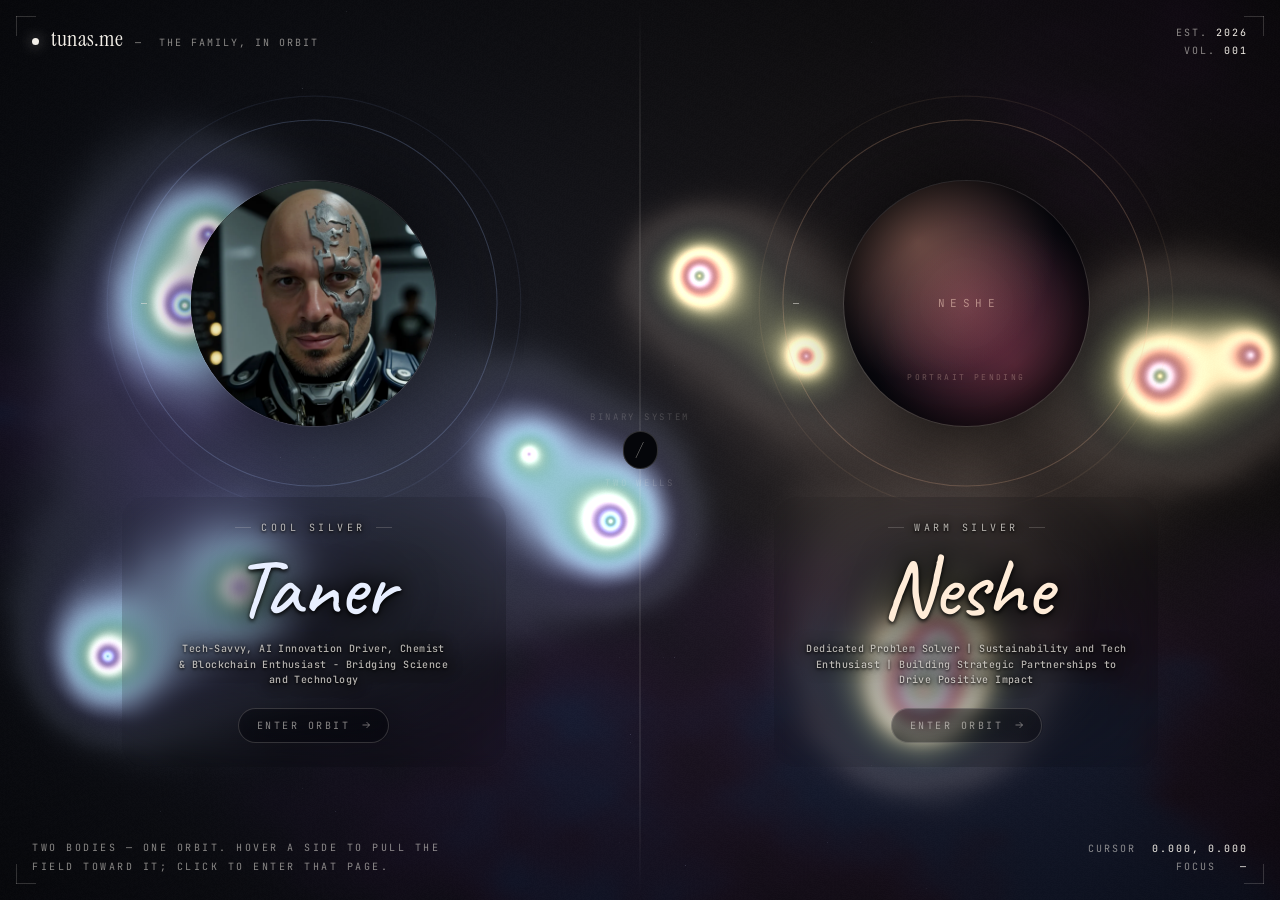
==== index.html @ 99045e9e "feat: add touch focus interaction on landing page First tap on a half activates the hover/focus styl" ====
<!DOCTYPE html>
<html lang="en">
<head>
<meta charset="utf-8">
<meta name="viewport" content="width=device-width, initial-scale=1">
<title>tunas.me — choose</title>
<style>
  @import url('https://fonts.googleapis.com/css2?family=Caveat:wght@400;600;700&family=Instrument+Serif:ital@0;1&family=JetBrains+Mono:wght@400;500&display=swap');

  :root {
    --bg: #05060a;
    --fg: #f3efe8;
    --fg-dim: rgba(243, 239, 232, 0.55);
    --fg-faint: rgba(243, 239, 232, 0.18);
    --mono: 'JetBrains Mono', ui-monospace, monospace;
    --serif: 'Instrument Serif', 'Times New Roman', serif;
    --cool: #a8c3ff;
    --warm: #ffc49a;
  }

  * { box-sizing: border-box; }
  html, body { margin:0; min-height:100%; background:var(--bg); color:var(--fg);
    font-family: var(--mono); font-size: 13px; -webkit-font-smoothing: antialiased; }
  body { overflow-x: hidden; overflow-y: auto; }

  #shader-canvas {
    position: fixed; inset: 0;
    width: 100%; height: 100%;
    z-index: 0;
  }

  .stage { position: fixed; inset: 0; z-index: 1; }

  .top {
    position: fixed; top: 0; left: 0; right: 0;
    padding: 24px 32px;
    display: flex; justify-content: space-between; align-items: flex-start;
    z-index: 20; pointer-events: none;
  }
  .brand {
    display: flex; align-items: baseline; gap: 12px;
    pointer-events: auto;
  }
  .brand-mark {
    width: 7px; height: 7px; border-radius: 50%;
    background: var(--fg);
    box-shadow: 0 0 14px rgba(243, 239, 232, 0.6);
    transform: translateY(-1px);
  }
  .brand-name {
    font-family: var(--serif); font-size: 22px;
    letter-spacing: 0.01em;
  }
  .brand-meta {
    color: var(--fg-dim); font-size: 10px;
    text-transform: uppercase; letter-spacing: 0.2em;
  }

  .top-right {
    text-align: right; font-size: 10px;
    text-transform: uppercase; letter-spacing: 0.2em;
    color: var(--fg-dim); line-height: 1.8;
  }
  .top-right .val { color: var(--fg); }

  .composition {
    position: fixed; inset: 0;
    display: grid;
    grid-template-columns: 1fr 1fr;
    z-index: 5;
  }

  .half {
    position: relative;
    display: flex; flex-direction: column; align-items: center; justify-content: center;
    gap: 24px;
    cursor: pointer;
    color: inherit;
    text-decoration: none;
    -webkit-text-decoration: none;
    transition: transform 700ms cubic-bezier(.2,.8,.2,1);
  }
  .half.L { padding-right: 2%; }
  .half.R { padding-left: 2%; }

  .orbit {
    position: relative;
    width: min(32vw, 340px);
    aspect-ratio: 1;
    display: flex; align-items: center; justify-content: center;
  }
  .orbit::before,
  .orbit::after {
    content: '';
    position: absolute; inset: 0;
    border-radius: 50%;
    border: 1px solid var(--fg-faint);
    pointer-events: none;
  }
  .orbit::before { transform: scale(1.08); border-color: rgba(243,239,232, 0.12); }
  .orbit::after  { transform: scale(1.22); border-color: rgba(243,239,232, 0.06); }

  .half.L .orbit::before { border-color: rgba(168, 195, 255, 0.22); }
  .half.L .orbit::after  { border-color: rgba(168, 195, 255, 0.08); }
  .half.R .orbit::before { border-color: rgba(255, 196, 154, 0.22); }
  .half.R .orbit::after  { border-color: rgba(255, 196, 154, 0.08); }

  .orbit .tick {
    position: absolute; width: 6px; height: 1px;
    background: var(--fg-dim);
    top: 50%; left: -3px;
    animation: spin 22s linear infinite;
    transform-origin: calc(50% + 3px) 50%;
  }
  .half.R .orbit .tick { animation-direction: reverse; animation-duration: 28s; }
  @keyframes spin { to { transform: rotate(360deg); } }

  .portrait {
    position: relative;
    width: 72%; aspect-ratio: 1;
    border-radius: 50%;
    overflow: hidden;
    background: #0a0a12;
    box-shadow:
      0 0 0 1px rgba(243, 239, 232, 0.12),
      0 0 80px rgba(0, 0, 0, 0.6),
      inset 0 0 60px rgba(0, 0, 0, 0.8);
    transition: transform 700ms cubic-bezier(.2,.8,.2,1), box-shadow 700ms ease;
    z-index: 2;
  }
  .portrait img {
    width: 100%; height: 100%; object-fit: cover;
    filter: contrast(1.05) saturate(0.92) brightness(0.92);
    transition: filter 700ms ease, transform 12s linear;
  }

  .portrait.placeholder {
    background:
      radial-gradient(circle at 30% 25%, rgba(255, 180, 140, 0.35), transparent 55%),
      radial-gradient(circle at 70% 75%, rgba(255, 100, 130, 0.25), transparent 55%),
      radial-gradient(circle at 50% 50%, rgba(80, 40, 60, 0.8), #0a0a12 70%);
    display: flex; align-items: center; justify-content: center;
  }
  .portrait.placeholder::after {
    content: 'NESHE';
    font-family: var(--mono);
    font-size: 11px;
    letter-spacing: 0.5em;
    color: rgba(255, 220, 200, 0.5);
    text-transform: uppercase;
    padding-left: 0.5em;
  }
  .portrait.placeholder::before {
    content: 'PORTRAIT PENDING';
    position: absolute; bottom: 18%;
    font-family: var(--mono);
    font-size: 8px;
    letter-spacing: 0.3em;
    color: rgba(255, 220, 200, 0.3);
    text-transform: uppercase;
  }

  .portrait-glow {
    position: absolute;
    width: 120%; height: 120%;
    border-radius: 50%;
    filter: blur(40px);
    opacity: 0;
    transition: opacity 600ms ease;
    z-index: 0;
  }
  .half.L .portrait-glow { background: radial-gradient(circle, rgba(168, 195, 255, 0.55), transparent 60%); }
  .half.R .portrait-glow { background: radial-gradient(circle, rgba(255, 196, 154, 0.55), transparent 60%); }

  .half:hover .portrait-glow,
  .half.is-focused .portrait-glow { opacity: 1; }
  .half:hover .portrait,
  .half.is-focused .portrait { transform: scale(1.04); box-shadow: 0 0 0 1px rgba(243,239,232,0.2), 0 0 120px rgba(0,0,0,0.8); }
  .half:hover .portrait img,
  .half.is-focused .portrait img { filter: contrast(1.1) saturate(1.05) brightness(1); transform: scale(1.06); }

  .name-block {
    display: flex; flex-direction: column; align-items: center;
    gap: 14px; z-index: 3; position: relative;
    padding: 24px 32px;
    border-radius: 24px;
    background: radial-gradient(ellipse at center, rgba(5, 6, 10, 0.55) 0%, rgba(5, 6, 10, 0.25) 60%, transparent 100%);
    backdrop-filter: blur(6px);
    -webkit-backdrop-filter: blur(6px);
  }
  .name-eyebrow {
    font-size: 10px;
    text-transform: uppercase;
    letter-spacing: 0.35em;
    color: rgba(243, 239, 232, 0.75);
    text-shadow: 0 0 8px rgba(0, 0, 0, 1), 0 1px 3px rgba(0, 0, 0, 1);
    display: flex; align-items: center; gap: 10px;
  }
  .name-eyebrow::before,
  .name-eyebrow::after {
    content: '';
    width: 16px; height: 1px;
    background: var(--fg-faint);
  }
  .name {
    font-family: 'Caveat', cursive;
    font-size: clamp(56px, 6.5vw, 104px);
    line-height: 0.95;
    letter-spacing: -0.01em;
    margin: 0;
    font-weight: 500;
    font-style: normal;
    white-space: nowrap;
    text-decoration: none;
    text-shadow:
      0 0 18px rgba(0, 0, 0, 0.9),
      0 0 40px rgba(0, 0, 0, 0.7),
      0 2px 4px rgba(0, 0, 0, 1);
  }
  .half.L .name { color: #e8efff; }
  .half.R .name { color: #ffecd8; }

  .role {
    font-family: var(--mono);
    font-size: 10px;
    text-transform: none;
    letter-spacing: 0.04em;
    line-height: 1.55;
    color: rgba(243, 239, 232, 0.75);
    text-align: center;
    max-width: 320px;
    background: transparent;
    text-shadow:
      0 0 8px rgba(0, 0, 0, 1),
      0 0 16px rgba(0, 0, 0, 0.85),
      0 1px 3px rgba(0, 0, 0, 1);
    font-weight: 500;
    text-wrap: pretty;
  }

  .enter {
    margin-top: 6px;
    display: flex; align-items: center; gap: 10px;
    font-family: var(--mono);
    font-size: 10px;
    text-transform: uppercase;
    letter-spacing: 0.25em;
    color: var(--fg-dim);
    border: 1px solid var(--fg-faint);
    padding: 10px 16px 10px 18px;
    border-radius: 999px;
    transition: color 300ms ease, border-color 300ms ease, background 300ms ease, transform 300ms ease;
    background: rgba(5, 6, 10, 0.3);
    backdrop-filter: blur(6px);
  }
  .enter svg { width: 12px; height: 12px; transition: transform 300ms ease; }
  .half:hover .enter,
  .half.is-focused .enter {
    color: var(--fg);
    border-color: rgba(243, 239, 232, 0.4);
    background: rgba(243, 239, 232, 0.05);
  }
  .half:hover .enter svg,
  .half.is-focused .enter svg { transform: translateX(4px); }
  .half.L:hover .enter,
  .half.L.is-focused .enter { border-color: rgba(168, 195, 255, 0.5); }
  .half.R:hover .enter,
  .half.R.is-focused .enter { border-color: rgba(255, 196, 154, 0.5); }

  .divider {
    position: fixed; left: 50%; top: 0; bottom: 0;
    width: 1px; z-index: 6;
    background: linear-gradient(to bottom, transparent, var(--fg-faint) 15%, var(--fg-faint) 85%, transparent);
    pointer-events: none;
    transform: translateX(-0.5px);
  }
  .divider-label {
    position: fixed;
    left: 50%; top: 50%;
    transform: translate(-50%, -50%);
    z-index: 7; pointer-events: none;
    display: flex; flex-direction: column; align-items: center;
    gap: 8px;
  }
  .divider-label .or {
    font-family: var(--serif);
    font-style: italic;
    font-size: 18px;
    color: var(--fg-dim);
    background: var(--bg);
    padding: 6px 14px;
    border-radius: 999px;
    border: 1px solid var(--fg-faint);
  }
  .divider-label .tag {
    font-size: 9px;
    text-transform: uppercase;
    letter-spacing: 0.3em;
    color: var(--fg-faint);
  }

  .bottom {
    position: fixed;
    bottom: 24px;
    left: 32px; right: 32px;
    z-index: 20;
    display: flex;
    justify-content: space-between;
    align-items: flex-end;
    pointer-events: none;
    gap: 32px;
  }
  .caption {
    font-size: 10px;
    text-transform: uppercase;
    letter-spacing: 0.25em;
    color: var(--fg-dim);
    max-width: 420px;
    line-height: 1.9;
  }
  .coords {
    font-size: 10px;
    text-transform: uppercase;
    letter-spacing: 0.2em;
    color: var(--fg-dim);
    text-align: right;
    font-variant-numeric: tabular-nums;
    line-height: 1.8;
  }
  .coords .v { color: var(--fg); }

  .corner {
    position: fixed; width: 20px; height: 20px;
    z-index: 6; pointer-events: none;
  }
  .corner::before, .corner::after { content: ''; position: absolute; background: var(--fg-faint); }
  .corner::before { width: 100%; height: 1px; top: 0; }
  .corner::after { width: 1px; height: 100%; left: 0; top: 0; }
  .corner.tl { top: 16px; left: 16px; }
  .corner.tr { top: 16px; right: 16px; transform: scaleX(-1); }
  .corner.bl { bottom: 16px; left: 16px; transform: scaleY(-1); }
  .corner.br { bottom: 16px; right: 16px; transform: scale(-1, -1); }

  @media (max-width: 720px) {
    html, body { height: auto; overflow-y: auto; overflow-x: hidden; }
    #shader-canvas { position: fixed; inset: 0; height: 100vh; }
    .composition {
      position: relative;
      inset: auto;
      display: flex;
      flex-direction: column;
      min-height: 100vh;
      padding: 96px 20px 140px;
      gap: 40px;
      transform: none !important;
    }
    .half { padding: 0; min-height: auto; }
    .half.L, .half.R { padding: 0; }
    .divider, .divider-label { display: none; }
    .orbit { width: min(62vw, 240px); }
    .name { font-size: 64px; }
    .role { font-size: 10px; max-width: 280px; }
    .top { padding: 14px 16px; position: absolute; }
    .top-right { font-size: 9px; letter-spacing: 0.15em; }
    .brand-meta { display: none; }
    .bottom {
      position: relative;
      left: auto; right: auto; bottom: auto;
      padding: 0 20px 24px;
      flex-direction: column;
      gap: 12px;
      align-items: flex-start;
    }
    .caption { display: none; }
    .coords { text-align: left; }
    .corner { display: none; }
    .name-block { padding: 18px 24px; }
  }
</style>
</head>
<body>

<canvas id="shader-canvas"></canvas>

<div class="top">
  <div class="brand">
    <span class="brand-mark"></span>
    <span class="brand-name">tunas.me</span>
    <span class="brand-meta">—&nbsp; the family, in orbit</span>
  </div>
  <div class="top-right">
    <div>est. <span class="val">2026</span></div>
    <div>vol. <span class="val">001</span></div>
  </div>
</div>

<div class="corner tl"></div>
<div class="corner tr"></div>
<div class="corner bl"></div>
<div class="corner br"></div>

<div class="composition">
  <a class="half L" href="taner.html" data-side="L" aria-label="Enter Taner's page">
    <div class="orbit">
      <div class="portrait-glow"></div>
      <div class="portrait">
        <img src="assets/taner.png" alt="Taner">
      </div>
      <span class="tick"></span>
    </div>
    <div class="name-block">
      <div class="name-eyebrow">Cool Silver</div>
      <h1 class="name">Taner</h1>
      <div class="role">Tech-Savvy, AI Innovation Driver, Chemist &amp; Blockchain Enthusiast - Bridging Science and Technology</div>
      <div class="enter">
        <span>Enter orbit</span>
        <svg viewBox="0 0 24 24" fill="none" stroke="currentColor" stroke-width="1.5"><path d="M5 12h14M13 6l6 6-6 6"></path></svg>
      </div>
    </div>
  </a>

  <a class="half R" href="neshe.html" data-side="R" aria-label="Enter Neshe's page">
    <div class="orbit">
      <div class="portrait-glow"></div>
      <div class="portrait placeholder"></div>
      <span class="tick"></span>
    </div>
    <div class="name-block">
      <div class="name-eyebrow">Warm Silver</div>
      <h1 class="name">Neshe</h1>
      <div class="role">Dedicated Problem Solver | Sustainability and Tech Enthusiast | Building Strategic Partnerships to Drive Positive Impact</div>
      <div class="enter">
        <span>Enter orbit</span>
        <svg viewBox="0 0 24 24" fill="none" stroke="currentColor" stroke-width="1.5"><path d="M5 12h14M13 6l6 6-6 6"></path></svg>
      </div>
    </div>
  </a>
</div>

<div class="divider"></div>
<div class="divider-label">
  <span class="tag">binary system</span>
  <span class="or">/</span>
  <span class="tag">two wells</span>
</div>

<div class="bottom">
  <div class="caption">
    Two bodies — one orbit. Hover a side to pull the field toward it; click to enter that page.
  </div>
  <div class="coords">
    <div>cursor&nbsp; <span class="v" id="cv">0.000, 0.000</span></div>
    <div>focus &nbsp;&nbsp;<span class="v" id="fv">—</span></div>
  </div>
</div>

<script src="tunas-shader.js"></script>
<script>
(function () {
  const canvas = document.getElementById('shader-canvas');
  let shader;
  try { shader = new window.TunasShader(canvas); }
  catch (e) { console.error(e); return; }

  const cv = document.getElementById('cv');
  const fv = document.getElementById('fv');

  window.addEventListener('mousemove', (e) => {
    const x = e.clientX / window.innerWidth;
    const y = 1 - e.clientY / window.innerHeight;
    shader.setMouse(x, y);
    cv.textContent = `${x.toFixed(3)}, ${y.toFixed(3)}`;
  });

  const halves = document.querySelectorAll('.half');

  // Hover (desktop)
  halves.forEach(h => {
    h.addEventListener('mouseenter', () => {
      shader.setFocus(h.dataset.side);
      h.classList.add('is-focused');
      fv.textContent = h.dataset.side === 'L' ? 'TANER' : 'NESHE';
    });
    h.addEventListener('mouseleave', () => {
      shader.setFocus(null);
      h.classList.remove('is-focused');
      fv.textContent = '—';
    });
    h.addEventListener('click', (e) => {
      const r = canvas.getBoundingClientRect();
      const x = (e.clientX - r.left) / r.width;
      const y = 1 - (e.clientY - r.top) / r.height;
      shader.pulse(x, y);
    });
  });

  // Touch — first tap focuses that side (mimics hover), second tap navigates.
  // Any tap on the other side moves focus there.
  let touchFocused = null;
  let touchReleaseTimer = null;

  function focusHalf(h, x, y) {
    clearTimeout(touchReleaseTimer);
    halves.forEach(o => { if (o !== h) o.classList.remove('is-focused'); });
    h.classList.add('is-focused');
    shader.setFocus(h.dataset.side);
    shader.pulse(x, y);
    fv.textContent = h.dataset.side === 'L' ? 'TANER' : 'NESHE';
    touchFocused = h;
    touchReleaseTimer = setTimeout(() => {
      h.classList.remove('is-focused');
      shader.setFocus(null);
      fv.textContent = '—';
      touchFocused = null;
    }, 2500);
  }

  halves.forEach(h => {
    h.addEventListener('touchstart', (e) => {
      const t = e.touches[0];
      const r = canvas.getBoundingClientRect();
      const x = (t.clientX - r.left) / r.width;
      const y = 1 - (t.clientY - r.top) / r.height;
      shader.setMouse(x, y);

      if (touchFocused !== h) {
        e.preventDefault();
        focusHalf(h, x, y);
      }
    }, { passive: false });

    h.addEventListener('touchmove', (e) => {
      const t = e.touches[0];
      if (!t) return;
      const r = canvas.getBoundingClientRect();
      const x = (t.clientX - r.left) / r.width;
      const y = 1 - (t.clientY - r.top) / r.height;
      shader.setMouse(x, y);
      cv.textContent = `${x.toFixed(3)}, ${y.toFixed(3)}`;
    }, { passive: true });
  });

  const comp = document.querySelector('.composition');
  window.addEventListener('mousemove', (e) => {
    const x = (e.clientX / window.innerWidth - 0.5);
    const y = (e.clientY / window.innerHeight - 0.5);
    comp.style.transform = `translate(${-x * 8}px, ${-y * 6}px)`;
  });
})();
</script>

</body>
</html>
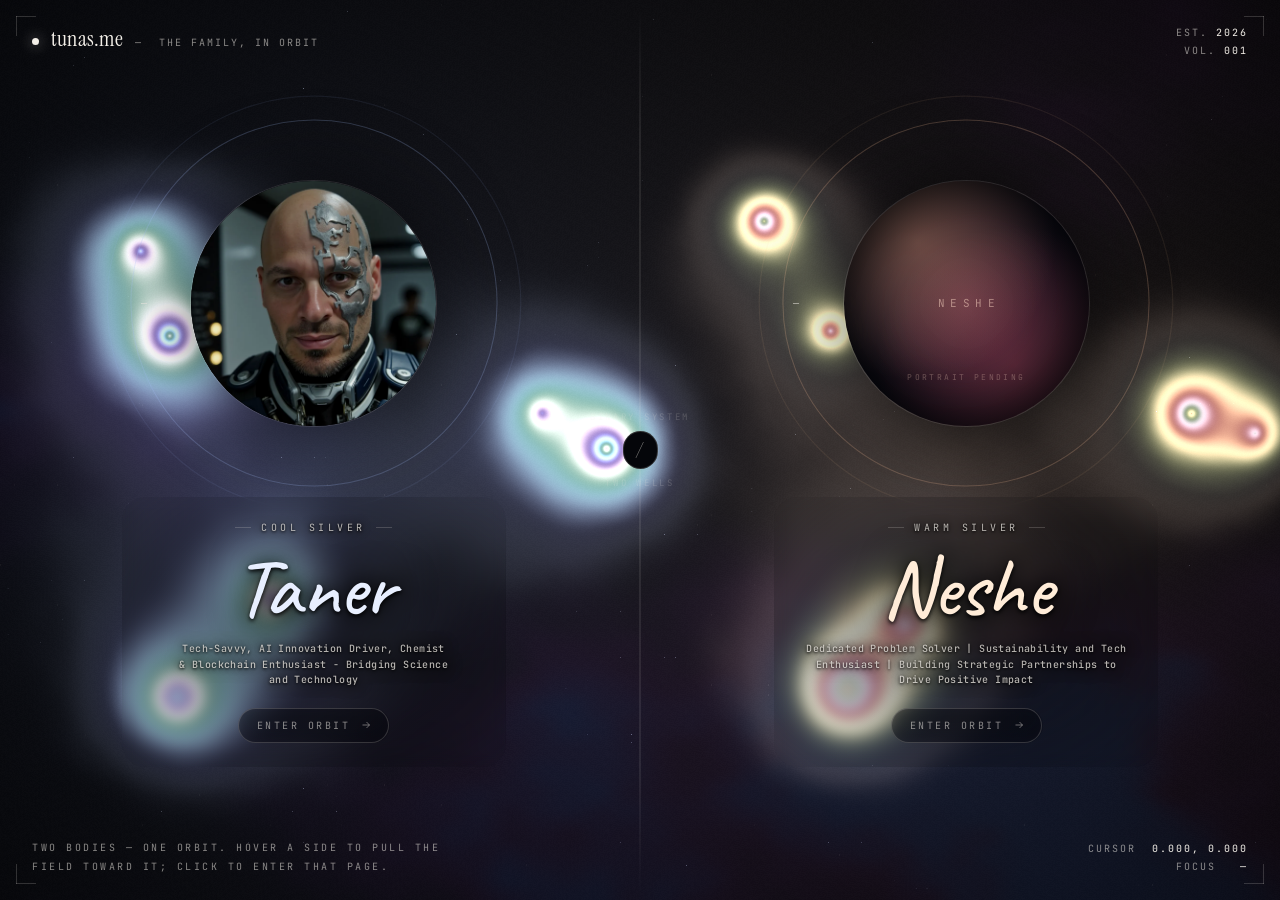
==== commit 9b859fa6: "feat: build out taner personal page with portraits, projects, video, tees Expands /taner.html into a" ====
--- a/index.html
+++ b/index.html
@@ -515,30 +515,58 @@
     }, 2500);
   }
 
-  halves.forEach(h => {
-    h.addEventListener('touchstart', (e) => {
-      const t = e.touches[0];
-      const r = canvas.getBoundingClientRect();
-      const x = (t.clientX - r.left) / r.width;
-      const y = 1 - (t.clientY - r.top) / r.height;
-      shader.setMouse(x, y);
-
-      if (touchFocused !== h) {
-        e.preventDefault();
-        focusHalf(h, x, y);
+  // Window-wide touch tracking — finger movement acts like hover on mobile.
+  // Detects which half the finger is over and focuses it automatically.
+  function halfUnderPoint(clientX, clientY) {
+    for (const h of halves) {
+      const r = h.getBoundingClientRect();
+      if (clientX >= r.left && clientX <= r.right && clientY >= r.top && clientY <= r.bottom) {
+        return h;
       }
-    }, { passive: false });
-
-    h.addEventListener('touchmove', (e) => {
-      const t = e.touches[0];
-      if (!t) return;
-      const r = canvas.getBoundingClientRect();
-      const x = (t.clientX - r.left) / r.width;
-      const y = 1 - (t.clientY - r.top) / r.height;
-      shader.setMouse(x, y);
-      cv.textContent = `${x.toFixed(3)}, ${y.toFixed(3)}`;
-    }, { passive: true });
-  });
+    }
+    return null;
+  }
+
+  function handleTouchPoint(clientX, clientY) {
+    const r = canvas.getBoundingClientRect();
+    const x = (clientX - r.left) / r.width;
+    const y = 1 - (clientY - r.top) / r.height;
+    shader.setMouse(x, y);
+    cv.textContent = `${x.toFixed(3)}, ${y.toFixed(3)}`;
+
+    const h = halfUnderPoint(clientX, clientY);
+    if (h && h !== touchFocused) {
+      clearTimeout(touchReleaseTimer);
+      halves.forEach(o => { if (o !== h) o.classList.remove('is-focused'); });
+      h.classList.add('is-focused');
+      shader.setFocus(h.dataset.side);
+      fv.textContent = h.dataset.side === 'L' ? 'TANER' : 'NESHE';
+      touchFocused = h;
+    } else if (!h && touchFocused) {
+      touchFocused.classList.remove('is-focused');
+      shader.setFocus(null);
+      fv.textContent = '—';
+      touchFocused = null;
+    }
+  }
+
+  window.addEventListener('touchstart', (e) => {
+    if (e.touches[0]) handleTouchPoint(e.touches[0].clientX, e.touches[0].clientY);
+  }, { passive: true });
+  window.addEventListener('touchmove', (e) => {
+    if (e.touches[0]) handleTouchPoint(e.touches[0].clientX, e.touches[0].clientY);
+  }, { passive: true });
+  window.addEventListener('touchend', () => {
+    clearTimeout(touchReleaseTimer);
+    touchReleaseTimer = setTimeout(() => {
+      if (touchFocused) {
+        touchFocused.classList.remove('is-focused');
+        shader.setFocus(null);
+        fv.textContent = '—';
+        touchFocused = null;
+      }
+    }, 1200);
+  }, { passive: true });
 
   const comp = document.querySelector('.composition');
   window.addEventListener('mousemove', (e) => {
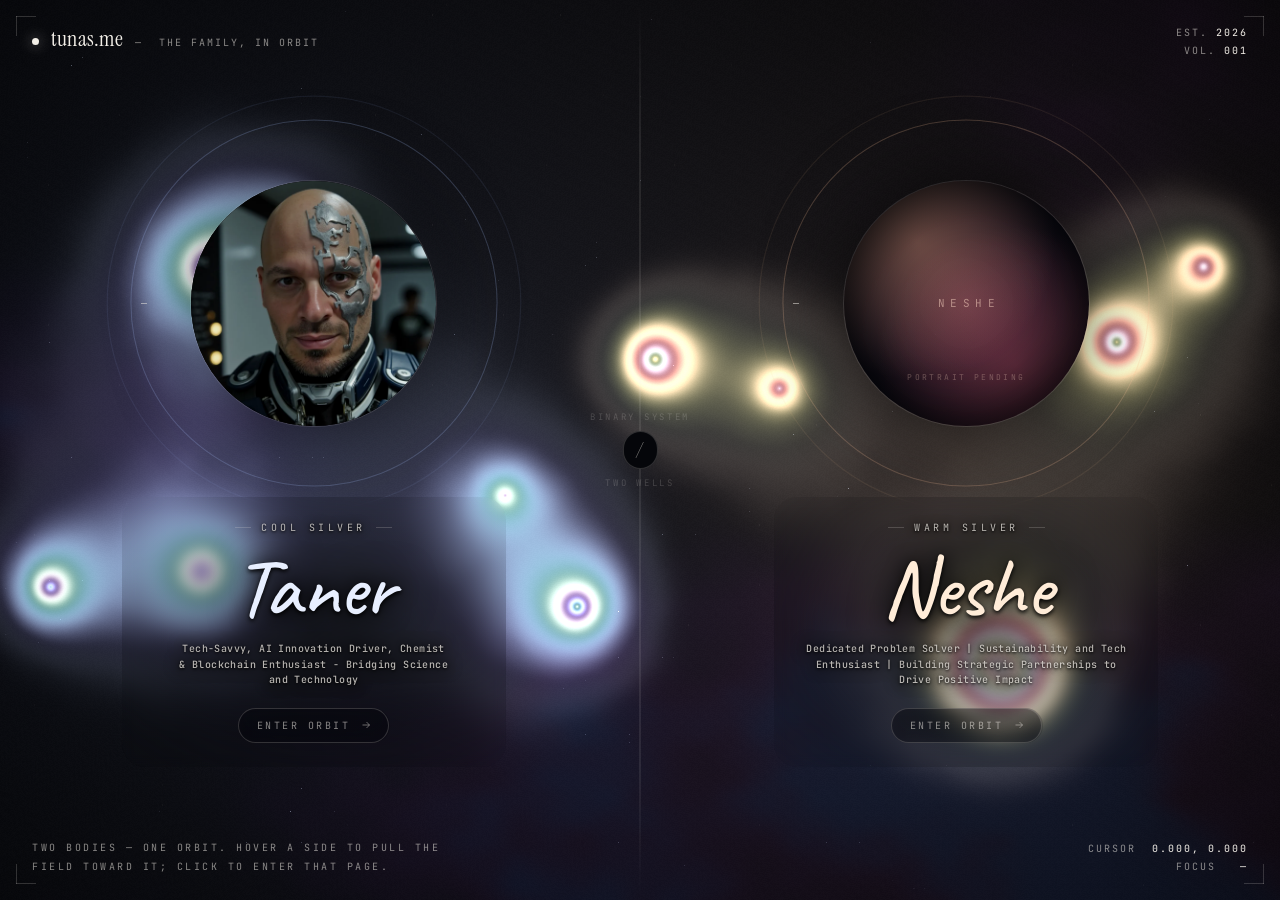
==== commit c33bcf05: "refactor: clean profile URLs and trim desktop portrait size - Move taner.html and neshe.html into fo" ====
--- a/index.html
+++ b/index.html
@@ -400,7 +400,7 @@
 <div class="corner br"></div>
 
 <div class="composition">
-  <a class="half L" href="taner.html" data-side="L" aria-label="Enter Taner's page">
+  <a class="half L" href="/taner/" data-side="L" aria-label="Enter Taner's page">
     <div class="orbit">
       <div class="portrait-glow"></div>
       <div class="portrait">
@@ -419,7 +419,7 @@
     </div>
   </a>
 
-  <a class="half R" href="neshe.html" data-side="R" aria-label="Enter Neshe's page">
+  <a class="half R" href="/neshe/" data-side="R" aria-label="Enter Neshe's page">
     <div class="orbit">
       <div class="portrait-glow"></div>
       <div class="portrait placeholder"></div>
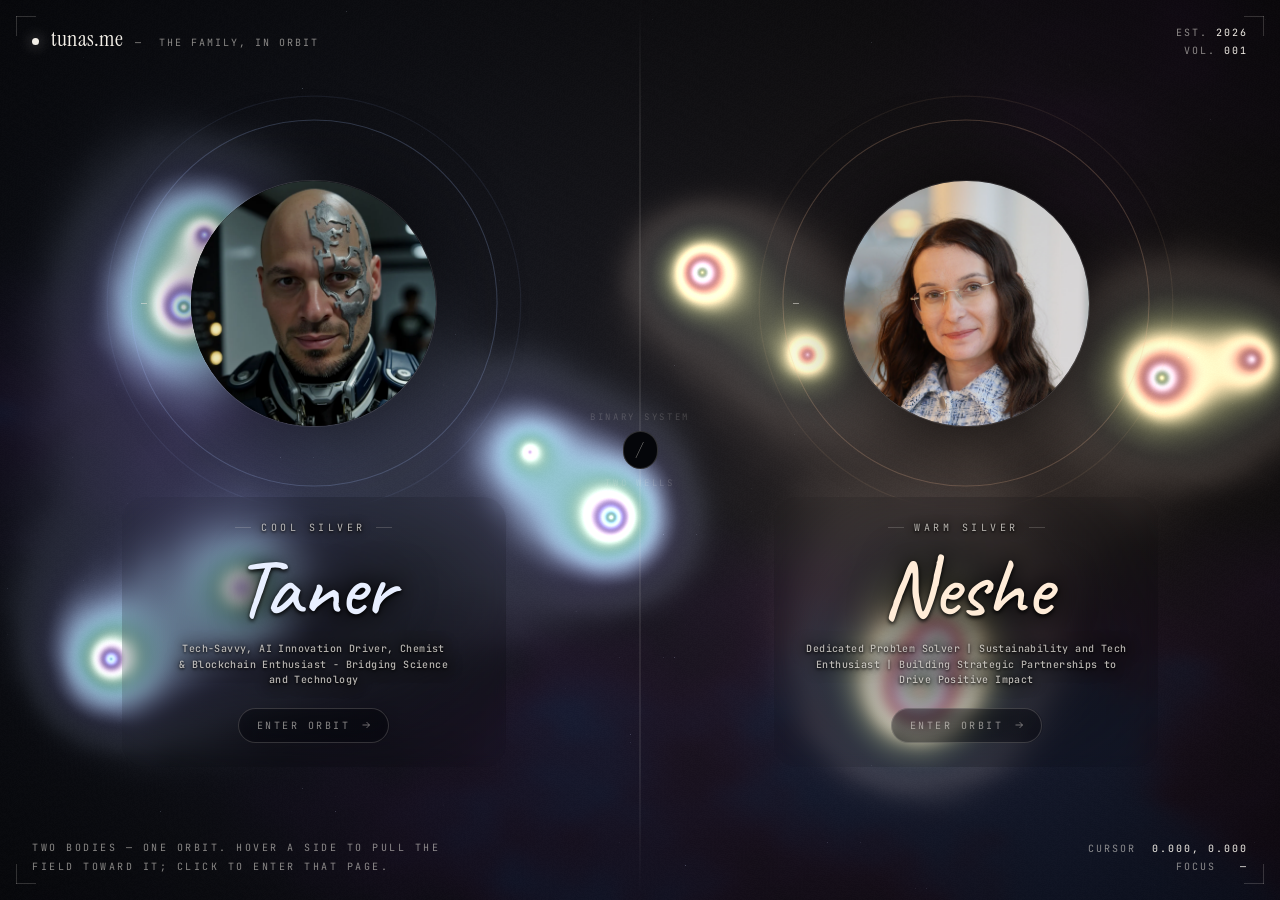
==== commit 20a29a4f: "feat: add Neshe portrait, restrict mobile half tap area - Replace the placeholder orbit with Neshe's" ====
--- a/index.html
+++ b/index.html
@@ -133,6 +133,9 @@
     filter: contrast(1.05) saturate(0.92) brightness(0.92);
     transition: filter 700ms ease, transform 12s linear;
   }
+  /* Neshe's source photo frames wider than Taner's; zoom to bring the
+     face forward without changing the orbit size. */
+  .half.R .portrait img { transform: scale(1.2); }
 
   .portrait.placeholder {
     background:
@@ -178,6 +181,8 @@
   .half.is-focused .portrait { transform: scale(1.04); box-shadow: 0 0 0 1px rgba(243,239,232,0.2), 0 0 120px rgba(0,0,0,0.8); }
   .half:hover .portrait img,
   .half.is-focused .portrait img { filter: contrast(1.1) saturate(1.05) brightness(1); transform: scale(1.06); }
+  .half.R:hover .portrait img,
+  .half.R.is-focused .portrait img { transform: scale(1.27); }
 
   .name-block {
     display: flex; flex-direction: column; align-items: center;
@@ -375,6 +380,17 @@
     .coords { text-align: left; }
     .corner { display: none; }
     .name-block { padding: 18px 24px; }
+
+    /* Shrink the tap target on mobile: only the portrait orbit and the
+       name itself should activate the link, not the whole column. Clicks
+       on children bubble through the pointer-events: none anchor so the
+       native navigation still fires. */
+    .composition .half { pointer-events: none; }
+    .composition .half .orbit,
+    .composition .half .name {
+      pointer-events: auto;
+      cursor: pointer;
+    }
   }
 </style>
 </head>
@@ -422,7 +438,9 @@
   <a class="half R" href="/neshe/" data-side="R" aria-label="Enter Neshe's page">
     <div class="orbit">
       <div class="portrait-glow"></div>
-      <div class="portrait placeholder"></div>
+      <div class="portrait">
+        <img src="assets/neshe.png" alt="Neshe">
+      </div>
       <span class="tick"></span>
     </div>
     <div class="name-block">
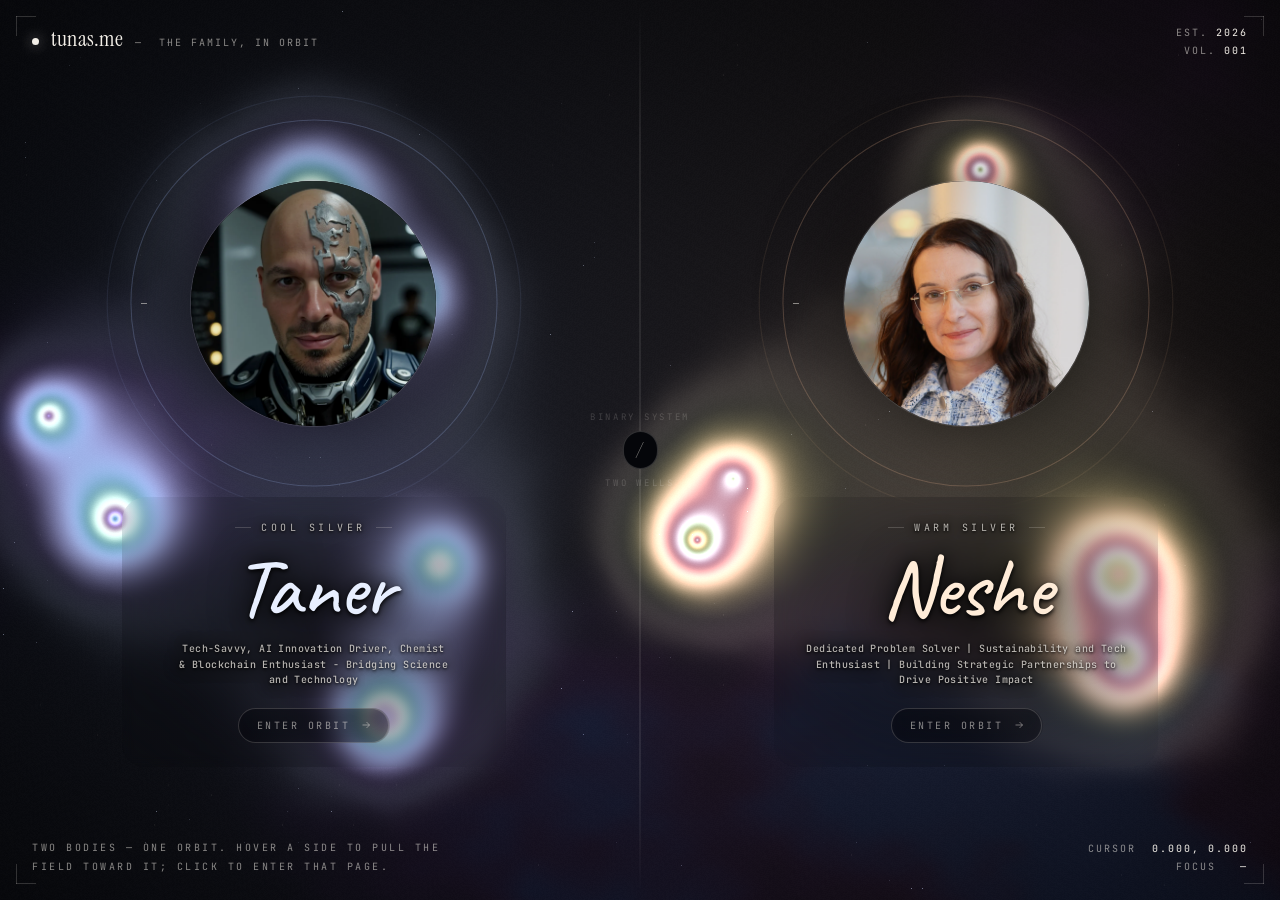
==== commit d21de792: "feat: yin-yang social card, mobile diagonal-split landing, taner copy fixes - Add yin-yang PNG as fa" ====
--- a/index.html
+++ b/index.html
@@ -3,7 +3,25 @@
 <head>
 <meta charset="utf-8">
 <meta name="viewport" content="width=device-width, initial-scale=1">
-<title>tunas.me — choose</title>
+<title>tunas.me — choose your side</title>
+<meta name="description" content="Choose your side — yin Neshe or yang Taner. A binary system, in orbit.">
+
+<meta property="og:type" content="website">
+<meta property="og:title" content="tunas.me — choose your side">
+<meta property="og:description" content="Choose your side — yin Neshe or yang Taner. A binary system, in orbit.">
+<meta property="og:site_name" content="tunas.me">
+<meta property="og:image" content="/assets/yin-yang.png">
+<meta property="og:image:width" content="1920">
+<meta property="og:image:height" content="1920">
+<meta property="og:image:alt" content="Yin and yang — Neshe and Taner">
+
+<meta name="twitter:card" content="summary_large_image">
+<meta name="twitter:title" content="tunas.me — choose your side">
+<meta name="twitter:description" content="Choose your side — yin Neshe or yang Taner. A binary system, in orbit.">
+<meta name="twitter:image" content="/assets/yin-yang.png">
+
+<link rel="icon" type="image/png" href="/assets/yin-yang.png">
+<link rel="apple-touch-icon" href="/assets/yin-yang.png">
 <style>
   @import url('https://fonts.googleapis.com/css2?family=Caveat:wght@400;600;700&family=Instrument+Serif:ital@0;1&family=JetBrains+Mono:wght@400;500&display=swap');
 
@@ -349,22 +367,82 @@
   @media (max-width: 720px) {
     html, body { height: auto; overflow-y: auto; overflow-x: hidden; }
     #shader-canvas { position: fixed; inset: 0; height: 100vh; }
+    /* Diagonal split: Neshe in upper-right corner, Taner in lower-left,
+       separated by a thin line running from upper-left to lower-right.
+       The composition itself lets pointer events pass through so taps on
+       empty space reach the shockwave shader behind it; the orbit and
+       name children below re-enable pointer events for navigation. */
     .composition {
       position: relative;
       inset: auto;
+      display: block;
+      min-height: 100vh;
+      padding: 0;
+      transform: none !important;
+      pointer-events: none;
+    }
+    .composition::before {
+      content: '';
+      position: absolute;
+      inset: 0;
+      background: linear-gradient(135deg,
+        transparent calc(50% - 0.6px),
+        rgba(243, 239, 232, 0.22) 50%,
+        transparent calc(50% + 0.6px));
+      pointer-events: none;
+    }
+    .half {
+      position: absolute;
+      width: auto;
+      min-height: auto;
+      padding: 0;
       display: flex;
       flex-direction: column;
-      min-height: 100vh;
-      padding: 96px 20px 140px;
-      gap: 40px;
-      transform: none !important;
-    }
-    .half { padding: 0; min-height: auto; }
-    .half.L, .half.R { padding: 0; }
+      align-items: center;
+      gap: 6px;
+    }
+    .half.L {
+      bottom: 8vh;
+      left: 6vw;
+      align-items: flex-start;
+    }
+    .half.R {
+      top: 8vh;
+      right: 6vw;
+      align-items: flex-end;
+    }
     .divider, .divider-label { display: none; }
-    .orbit { width: min(62vw, 240px); }
-    .name { font-size: 64px; }
-    .role { font-size: 10px; max-width: 280px; }
+    .orbit { width: min(63vw, 270px); }
+    /* Spin the orbit rings on mobile — cool silver around Taner (lower
+       corner), warm silver around Neshe (upper corner). Dashed borders
+       make the rotation visible. Scale is folded into the keyframes so
+       the original ring sizes (1.08x / 1.22x) are preserved. */
+    .half.L .orbit::before {
+      border: 1px dashed rgba(168, 195, 255, 0.45);
+      animation: spin-ring-1 18s linear infinite;
+    }
+    .half.L .orbit::after {
+      border: 1px dashed rgba(168, 195, 255, 0.22);
+      animation: spin-ring-2 28s linear infinite reverse;
+    }
+    .half.R .orbit::before {
+      border: 1px dashed rgba(255, 196, 154, 0.45);
+      animation: spin-ring-1 18s linear infinite reverse;
+    }
+    .half.R .orbit::after {
+      border: 1px dashed rgba(255, 196, 154, 0.22);
+      animation: spin-ring-2 28s linear infinite;
+    }
+    @keyframes spin-ring-1 { to { transform: scale(1.08) rotate(360deg); } }
+    @keyframes spin-ring-2 { to { transform: scale(1.22) rotate(360deg); } }
+    .name { font-size: 38px; margin: 4px 0 0; }
+    /* On mobile we want a compact two-portrait stack — hide the eyebrow
+       label, role description, and "Enter orbit" CTA so both halves fit
+       in one viewport. */
+    .name-eyebrow, .role, .enter { display: none; }
+    .name-block { padding: 0; text-align: center; }
+    .half.L .name-block { text-align: left; }
+    .half.R .name-block { text-align: right; }
     .top { padding: 14px 16px; position: absolute; }
     .top-right { font-size: 9px; letter-spacing: 0.15em; }
     .brand-meta { display: none; }
@@ -379,17 +457,22 @@
     .caption { display: none; }
     .coords { text-align: left; }
     .corner { display: none; }
-    .name-block { padding: 18px 24px; }
-
-    /* Shrink the tap target on mobile: only the portrait orbit and the
-       name itself should activate the link, not the whole column. Clicks
-       on children bubble through the pointer-events: none anchor so the
-       native navigation still fires. */
+
+    /* Shrink the tap target on mobile to just the portrait circle and
+       the name — the surrounding orbit rings stay click-through so taps
+       there reach the shader behind and trigger the shockwave effect.
+       The portrait itself is clipped to a circle so only the visible
+       disc captures pointer events, leaving the corners around it free
+       for the wave too. */
     .composition .half { pointer-events: none; }
-    .composition .half .orbit,
+    .composition .half .orbit { pointer-events: none; }
+    .composition .half .portrait,
     .composition .half .name {
       pointer-events: auto;
       cursor: pointer;
+    }
+    .composition .half .portrait {
+      clip-path: circle(50% at 50% 50%);
     }
   }
 </style>
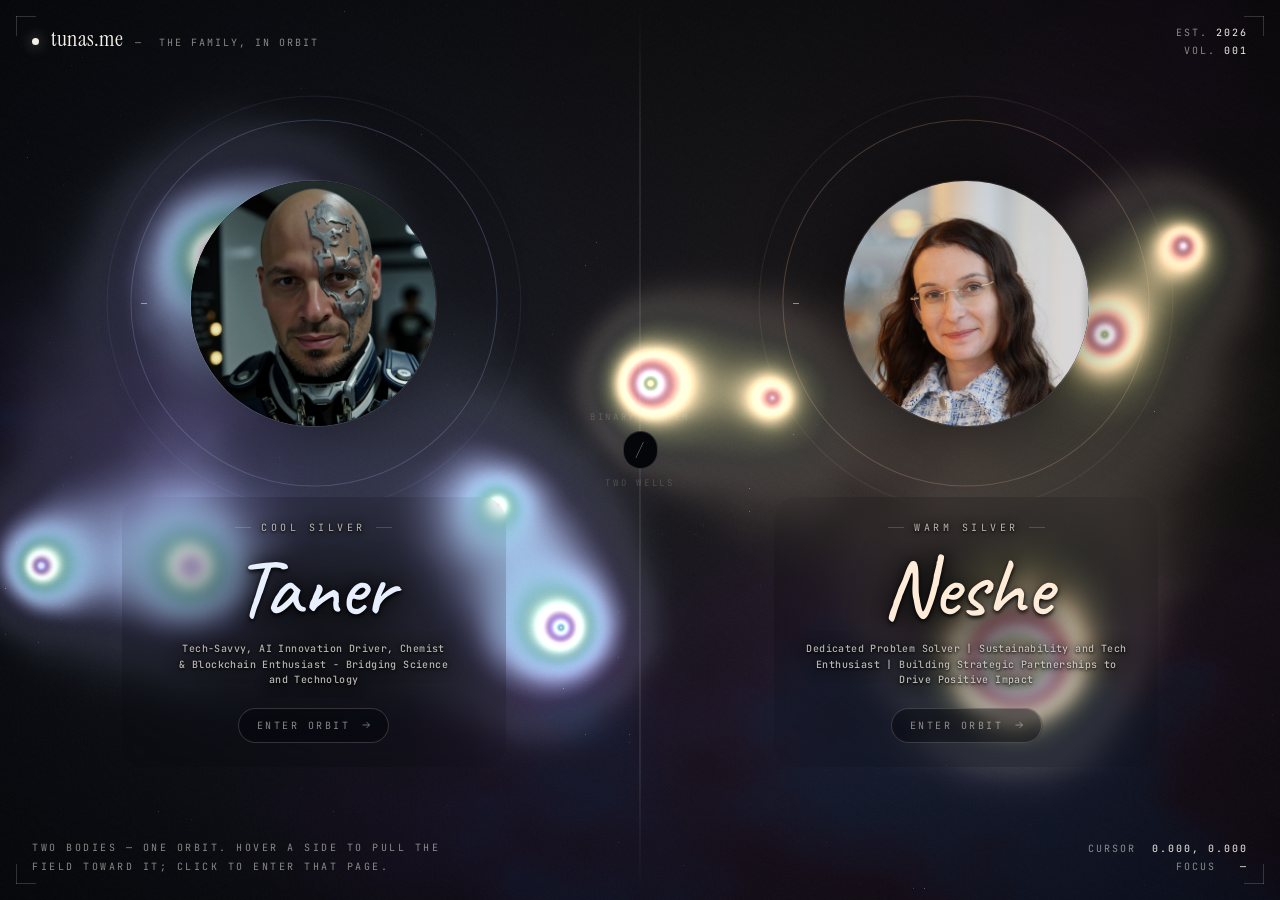
==== commit f02cabff: "feat: SEO meta — name "Taner Tuna" and "Neshe Tuna" personal pages Surface full names + "personal pa" ====
--- a/index.html
+++ b/index.html
@@ -3,25 +3,41 @@
 <head>
 <meta charset="utf-8">
 <meta name="viewport" content="width=device-width, initial-scale=1">
-<title>tunas.me — choose your side</title>
-<meta name="description" content="Choose your side — yin Neshe or yang Taner. A binary system, in orbit.">
+<title>Taner Tuna &amp; Neshe Tuna — personal pages · tunas.me</title>
+<meta name="description" content="Personal pages of Taner Tuna and Neshe Tuna. Choose your side — yin Neshe or yang Taner. A binary system, in orbit.">
 
 <meta property="og:type" content="website">
-<meta property="og:title" content="tunas.me — choose your side">
-<meta property="og:description" content="Choose your side — yin Neshe or yang Taner. A binary system, in orbit.">
+<meta property="og:title" content="Taner Tuna &amp; Neshe Tuna — personal pages · tunas.me">
+<meta property="og:description" content="Personal pages of Taner Tuna and Neshe Tuna. Choose your side — yin Neshe or yang Taner. A binary system, in orbit.">
 <meta property="og:site_name" content="tunas.me">
+<meta property="og:url" content="https://tunas.me/">
 <meta property="og:image" content="/assets/yin-yang.png">
 <meta property="og:image:width" content="1920">
 <meta property="og:image:height" content="1920">
-<meta property="og:image:alt" content="Yin and yang — Neshe and Taner">
+<meta property="og:image:alt" content="Yin and yang — Taner Tuna and Neshe Tuna">
 
 <meta name="twitter:card" content="summary_large_image">
-<meta name="twitter:title" content="tunas.me — choose your side">
-<meta name="twitter:description" content="Choose your side — yin Neshe or yang Taner. A binary system, in orbit.">
+<meta name="twitter:title" content="Taner Tuna &amp; Neshe Tuna — personal pages · tunas.me">
+<meta name="twitter:description" content="Personal pages of Taner Tuna and Neshe Tuna. Choose your side — yin Neshe or yang Taner.">
 <meta name="twitter:image" content="/assets/yin-yang.png">
 
 <link rel="icon" type="image/png" href="/assets/yin-yang.png">
 <link rel="apple-touch-icon" href="/assets/yin-yang.png">
+<link rel="canonical" href="https://tunas.me/">
+
+<script type="application/ld+json">
+{
+  "@context": "https://schema.org",
+  "@type": "WebSite",
+  "name": "tunas.me",
+  "url": "https://tunas.me/",
+  "description": "Personal pages of Taner Tuna and Neshe Tuna.",
+  "about": [
+    { "@type": "Person", "name": "Taner Tuna", "url": "https://tunas.me/taner/" },
+    { "@type": "Person", "name": "Neshe Tuna", "url": "https://tunas.me/neshe/" }
+  ]
+}
+</script>
 <style>
   @import url('https://fonts.googleapis.com/css2?family=Caveat:wght@400;600;700&family=Instrument+Serif:ital@0;1&family=JetBrains+Mono:wght@400;500&display=swap');
 
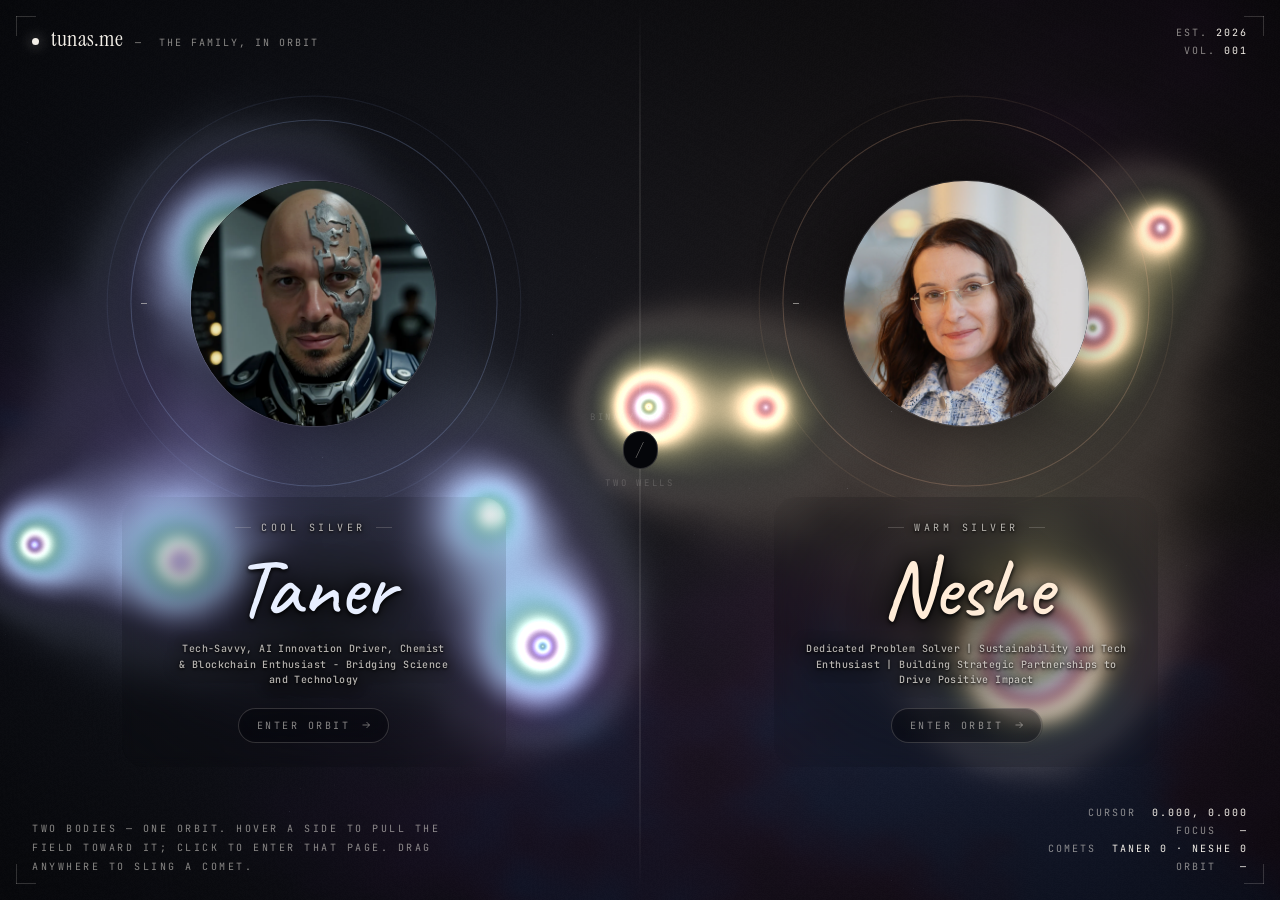
==== commit e9fa2028: "feat: add comet slingshot game to the main page Drag anywhere to fling a comet into the binary syste" ====
--- a/index.html
+++ b/index.html
@@ -368,6 +368,42 @@
   }
   .coords .v { color: var(--fg); }
 
+  /* Comet slingshot (comet-slingshot.js) */
+  #comet-canvas {
+    position: fixed; inset: 0;
+    width: 100%; height: 100%;
+    z-index: 8; pointer-events: none;
+  }
+  .composition, .divider-label { -webkit-user-select: none; user-select: none; }
+  .comet-aiming, .comet-aiming * { cursor: grabbing !important; }
+  .half.comet-hit .portrait-glow {
+    opacity: 1;
+    animation: comet-glow 900ms ease-out;
+  }
+  @keyframes comet-glow {
+    from { transform: scale(0.8); }
+    40%  { transform: scale(1.18); }
+    to   { transform: scale(1); }
+  }
+  .comet-note {
+    position: fixed;
+    left: 50%; top: calc(50% + 72px);
+    transform: translate(-50%, 6px);
+    z-index: 21; pointer-events: none;
+    font-size: 9px;
+    text-transform: uppercase;
+    letter-spacing: 0.3em;
+    color: var(--fg);
+    background: rgba(5, 6, 10, 0.55);
+    border: 1px solid var(--fg-faint);
+    padding: 7px 14px 7px 17px;
+    border-radius: 999px;
+    white-space: nowrap;
+    opacity: 0;
+    transition: opacity 400ms ease, transform 400ms ease;
+  }
+  .comet-note.show { opacity: 1; transform: translate(-50%, 0); }
+
   .corner {
     position: fixed; width: 20px; height: 20px;
     z-index: 6; pointer-events: none;
@@ -382,7 +418,8 @@
 
   @media (max-width: 720px) {
     html, body { height: auto; overflow-y: auto; overflow-x: hidden; }
-    #shader-canvas { position: fixed; inset: 0; height: 100vh; }
+    #shader-canvas { position: fixed; inset: 0; height: 100vh; touch-action: none; }
+    .comet-note { top: 50%; }
     /* Diagonal split: Neshe in upper-right corner, Taner in lower-left,
        separated by a thin line running from upper-left to lower-right.
        The composition itself lets pointer events pass through so taps on
@@ -563,13 +600,17 @@
 
 <div class="bottom">
   <div class="caption">
-    Two bodies — one orbit. Hover a side to pull the field toward it; click to enter that page.
+    Two bodies — one orbit. Hover a side to pull the field toward it; click to enter that page.<span class="comet-hud" hidden> Drag anywhere to sling a comet.</span>
   </div>
   <div class="coords">
     <div>cursor&nbsp; <span class="v" id="cv">0.000, 0.000</span></div>
     <div>focus &nbsp;&nbsp;<span class="v" id="fv">—</span></div>
+    <div class="comet-hud" hidden>comets&nbsp; <span class="v" id="comet-score">—</span></div>
+    <div class="comet-hud" hidden>orbit &nbsp;&nbsp;<span class="v" id="comet-orbit">—</span></div>
   </div>
 </div>
+
+<div class="comet-note" id="comet-note" aria-live="polite"></div>
 
 <script src="tunas-shader.js"></script>
 <script>
@@ -578,6 +619,7 @@
   let shader;
   try { shader = new window.TunasShader(canvas); }
   catch (e) { console.error(e); return; }
+  window.tunasShader = shader;
 
   const cv = document.getElementById('cv');
   const fv = document.getElementById('fv');
@@ -693,6 +735,7 @@
   });
 })();
 </script>
+<script src="comet-slingshot.js?v=1"></script>
 
 </body>
 </html>
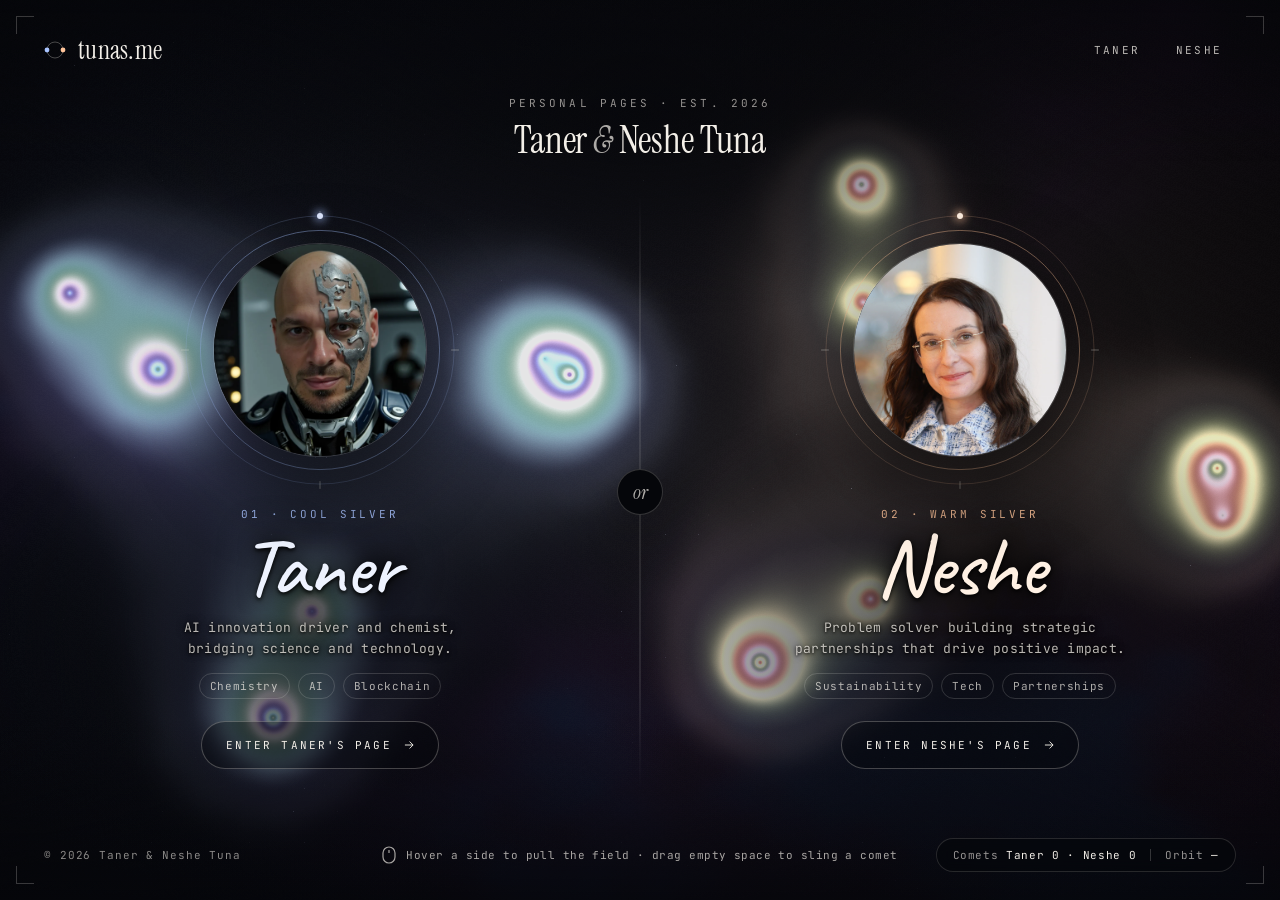
==== commit d11e9560: "feat: redesign the landing page, calmer and clearer A heading saying whose pages these are, short ro" ====
--- a/index.html
+++ b/index.html
@@ -38,701 +38,564 @@
   ]
 }
 </script>
+<script>
+  // Motion only for visitors who haven't asked to reduce it; the arrival
+  // sequence only for visitors coming from outside the site (not on the way
+  // back from a profile page).
+  (function () {
+    var r = document.documentElement;
+    if (window.matchMedia && matchMedia('(prefers-reduced-motion: reduce)').matches) return;
+    r.classList.add('motion');
+    var own = false;
+    try { own = !!document.referrer && new URL(document.referrer).origin === location.origin; } catch (e) {}
+    if (!own) r.classList.add('intro');
+  })();
+</script>
 <style>
   @import url('https://fonts.googleapis.com/css2?family=Caveat:wght@400;600;700&family=Instrument+Serif:ital@0;1&family=JetBrains+Mono:wght@400;500&display=swap');
 
   :root {
     --bg: #05060a;
     --fg: #f3efe8;
-    --fg-dim: rgba(243, 239, 232, 0.55);
-    --fg-faint: rgba(243, 239, 232, 0.18);
+    --fg-2: rgba(243, 239, 232, 0.76);
+    --fg-3: rgba(243, 239, 232, 0.6);
+    --line: rgba(243, 239, 232, 0.16);
+    --hand: 'Caveat', cursive;
     --mono: 'JetBrains Mono', ui-monospace, monospace;
     --serif: 'Instrument Serif', 'Times New Roman', serif;
     --cool: #a8c3ff;
     --warm: #ffc49a;
+    --ease: cubic-bezier(.2, .8, .2, 1);
+    --orbit: clamp(180px, calc(100vh - 630px), 290px);
+    --top: 196px;     /* where the two sides start, under the heading */
+    --bottom: 112px;  /* room for the footer */
   }
 
   * { box-sizing: border-box; }
-  html, body { margin:0; min-height:100%; background:var(--bg); color:var(--fg);
+  html, body { margin: 0; min-height: 100%; background: var(--bg); color: var(--fg);
     font-family: var(--mono); font-size: 13px; -webkit-font-smoothing: antialiased; }
-  body { overflow-x: hidden; overflow-y: auto; }
-
-  #shader-canvas {
-    position: fixed; inset: 0;
-    width: 100%; height: 100%;
-    z-index: 0;
-  }
-
-  .stage { position: fixed; inset: 0; z-index: 1; }
-
+  body { overflow: hidden; }
+  a { color: inherit; text-decoration: none; }
+  h1, h2, p { margin: 0; }
+
+  #shader-canvas { position: fixed; inset: 0; width: 100%; height: 100%; z-index: 0; opacity: 0.9; }
+
+  /* The field stays alive but steps back behind the words. */
+  .scrim {
+    position: fixed; inset: 0; z-index: 1; pointer-events: none;
+    background:
+      radial-gradient(ellipse 30% 30% at 25% 72%, rgba(5, 6, 10, 0.72), rgba(5, 6, 10, 0) 100%),
+      radial-gradient(ellipse 30% 30% at 75% 72%, rgba(5, 6, 10, 0.72), rgba(5, 6, 10, 0) 100%),
+      radial-gradient(ellipse 40% 22% at 50% 13%, rgba(5, 6, 10, 0.7), rgba(5, 6, 10, 0) 100%),
+      linear-gradient(to bottom, rgba(5, 6, 10, 0.55), rgba(5, 6, 10, 0) 18%, rgba(5, 6, 10, 0) 80%, rgba(5, 6, 10, 0.8));
+  }
+
+  .corner { position: fixed; width: 18px; height: 18px; z-index: 6; pointer-events: none;
+    border: 0 solid rgba(243, 239, 232, 0.22); }
+  .corner.tl { top: 16px; left: 16px; border-top-width: 1px; border-left-width: 1px; }
+  .corner.tr { top: 16px; right: 16px; border-top-width: 1px; border-right-width: 1px; }
+  .corner.bl { bottom: 16px; left: 16px; border-bottom-width: 1px; border-left-width: 1px; }
+  .corner.br { bottom: 16px; right: 16px; border-bottom-width: 1px; border-right-width: 1px; }
+
+  /* ---------- Header ---------- */
   .top {
-    position: fixed; top: 0; left: 0; right: 0;
-    padding: 24px 32px;
-    display: flex; justify-content: space-between; align-items: flex-start;
-    z-index: 20; pointer-events: none;
-  }
-  .brand {
-    display: flex; align-items: baseline; gap: 12px;
-    pointer-events: auto;
-  }
-  .brand-mark {
-    width: 7px; height: 7px; border-radius: 50%;
-    background: var(--fg);
-    box-shadow: 0 0 14px rgba(243, 239, 232, 0.6);
-    transform: translateY(-1px);
-  }
-  .brand-name {
-    font-family: var(--serif); font-size: 22px;
-    letter-spacing: 0.01em;
-  }
-  .brand-meta {
-    color: var(--fg-dim); font-size: 10px;
-    text-transform: uppercase; letter-spacing: 0.2em;
-  }
-
-  .top-right {
-    text-align: right; font-size: 10px;
-    text-transform: uppercase; letter-spacing: 0.2em;
-    color: var(--fg-dim); line-height: 1.8;
-  }
-  .top-right .val { color: var(--fg); }
-
+    position: fixed; top: 0; left: 0; right: 0; z-index: 20;
+    padding: 28px 44px;
+    display: flex; justify-content: space-between; align-items: center; gap: 24px;
+  }
+  .brand { display: flex; align-items: center; gap: 12px; min-height: 44px; }
+  .brand-name { font-family: var(--serif); font-size: 26px; line-height: 1; letter-spacing: 0.01em; }
+  .brand-mark { flex: none; }
+  .brand-mark g { transform-origin: 11px 11px; }
+  .motion .brand-mark g { animation: spin 14s linear infinite; }
+  .nav { display: flex; gap: 8px; font-size: 11px; text-transform: uppercase; letter-spacing: 0.2em; }
+  .nav a { padding: 12px 14px; color: var(--fg-2); transition: color 200ms ease; }
+  .nav a:hover, .nav a:focus-visible { color: #fff; }
+
+  .heading {
+    position: fixed; top: 96px; left: 0; right: 0; z-index: 4;
+    text-align: center; pointer-events: none;
+  }
+  .eyebrow {
+    font-family: var(--mono); font-size: 11px; letter-spacing: 0.28em;
+    text-transform: uppercase; color: var(--fg-3);
+  }
+  .heading h1 {
+    margin-top: 10px;
+    font-family: var(--serif); font-weight: 400; font-size: 38px; line-height: 1.1; letter-spacing: -0.005em;
+  }
+  .heading h1 em { color: rgba(243, 239, 232, 0.7); }
+
+  /* ---------- The two sides ---------- */
   .composition {
-    position: fixed; inset: 0;
-    display: grid;
-    grid-template-columns: 1fr 1fr;
-    z-index: 5;
-  }
-
+    position: fixed; inset: 0; z-index: 5;
+    display: grid; grid-template-columns: repeat(2, minmax(0, 1fr));
+  }
   .half {
     position: relative;
     display: flex; flex-direction: column; align-items: center; justify-content: center;
-    gap: 24px;
+    padding: var(--top) 24px var(--bottom);
     cursor: pointer;
-    color: inherit;
-    text-decoration: none;
-    -webkit-text-decoration: none;
-    transition: transform 700ms cubic-bezier(.2,.8,.2,1);
-  }
-  .half.L { padding-right: 2%; }
-  .half.R { padding-left: 2%; }
-
-  .orbit {
-    position: relative;
-    width: min(32vw, 340px);
-    aspect-ratio: 1;
+    transition: opacity 600ms ease, filter 600ms ease;
+  }
+  .half.is-dimmed { opacity: 0.46; filter: saturate(0.35); }
+  .half:focus-visible { outline: none; }
+  .half:focus-visible .enter { outline: 2px solid #fff; outline-offset: 3px; }
+
+  .orbit-wrap { will-change: translate; }
+  .orbit { position: relative; width: var(--orbit); height: var(--orbit); }
+  .rings { position: absolute; inset: 0; width: 100%; height: 100%; overflow: visible; }
+  .ring { fill: none; stroke-width: 1; vector-effect: non-scaling-stroke; transition: stroke-opacity 600ms ease; }
+  .ring.inner { stroke-opacity: 0.42; }
+  .ring.outer { stroke-opacity: 0.18; }
+  .half.L .ring { stroke: var(--cool); }
+  .half.R .ring { stroke: var(--warm); }
+  .rings .ticks line { stroke: rgba(243, 239, 232, 0.35); stroke-width: 1; vector-effect: non-scaling-stroke; }
+
+  .sat { position: absolute; inset: 0; pointer-events: none; }
+  .motion .sat { animation: spin 24s linear infinite; }
+  .motion .half.R .sat { animation-direction: reverse; animation-duration: 30s; }
+  .sat::before {
+    content: ''; position: absolute; left: 50%; top: 0.4%;
+    width: 6px; height: 6px; margin: -3px 0 0 -3px; border-radius: 50%;
+  }
+  .half.L .sat::before { background: #dfe8ff; box-shadow: 0 0 10px 2px rgba(168, 195, 255, 0.8); }
+  .half.R .sat::before { background: #fff0e2; box-shadow: 0 0 10px 2px rgba(255, 196, 154, 0.8); }
+  @keyframes spin { to { transform: rotate(360deg); } }
+
+  .portrait-glow {
+    position: absolute; inset: -14%; border-radius: 50%;
+    filter: blur(24px); opacity: 0; transition: opacity 700ms ease; pointer-events: none;
+  }
+  .half.L .portrait-glow { background: radial-gradient(circle, rgba(168, 195, 255, 0.42), rgba(168, 195, 255, 0) 62%); }
+  .half.R .portrait-glow { background: radial-gradient(circle, rgba(255, 196, 154, 0.42), rgba(255, 196, 154, 0) 62%); }
+
+  .portrait {
+    position: absolute; inset: 10.7%;
+    border-radius: 50%; overflow: hidden; background: #0a0a12;
+    box-shadow: 0 0 0 1px rgba(243, 239, 232, 0.16), 0 30px 80px rgba(0, 0, 0, 0.55);
+    transition: transform 700ms var(--ease), box-shadow 700ms ease;
+  }
+  .portrait img {
+    width: 100%; height: 100%; object-fit: cover; display: block;
+    filter: contrast(1.03) saturate(0.94);
+    transition: transform 900ms var(--ease), filter 700ms ease;
+  }
+  /* Neshe's photo frames wider than Taner's; zoom to bring the face forward. */
+  .half.R .portrait img { transform: scale(1.18); }
+
+  .half.is-focused .portrait-glow { opacity: 1; }
+  .half.is-focused .portrait { transform: scale(1.05); }
+  .half.is-focused .portrait img { filter: contrast(1.06) saturate(1.06) brightness(1.04); }
+  .half.is-focused .ring { stroke-opacity: 1; }
+
+  .meta { display: flex; flex-direction: column; align-items: center; text-align: center; }
+  .side-label {
+    margin-top: 22px;
+    font-family: var(--mono); font-size: 11px; letter-spacing: 0.26em; text-transform: uppercase;
+  }
+  .half.L .side-label { color: rgba(168, 195, 255, 0.88); }
+  .half.R .side-label { color: rgba(255, 196, 154, 0.88); }
+  .name {
+    margin-top: 6px;
+    font-family: var(--hand); font-weight: 500; font-size: clamp(56px, 6.5vw, 100px); line-height: 0.95; letter-spacing: -0.01em;
+    white-space: nowrap;
+    text-shadow: 0 0 18px rgba(0, 0, 0, 0.9), 0 0 40px rgba(0, 0, 0, 0.7), 0 2px 4px rgba(0, 0, 0, 1);
+  }
+  .half.L .name { color: #eef3ff; }
+  .half.R .name { color: #fff1e4; }
+  .role {
+    margin-top: 12px; max-width: 360px;
+    font-size: 13px; line-height: 1.6; letter-spacing: 0.02em; color: var(--fg-2); text-wrap: balance;
+    text-shadow: 0 0 8px rgba(0, 0, 0, 1), 0 1px 3px rgba(0, 0, 0, 1);
+  }
+  .tags { margin-top: 14px; display: flex; flex-wrap: wrap; justify-content: center; gap: 8px;
+    font-family: var(--mono); font-size: 11px; letter-spacing: 0.06em; color: rgba(243, 239, 232, 0.7); }
+  .tags span { padding: 5px 10px; border: 1px solid var(--line); border-radius: 999px; }
+  .enter {
+    margin-top: 22px;
+    display: inline-flex; align-items: center; gap: 10px;
+    min-height: 48px; padding: 0 22px 0 24px;
+    border-radius: 999px; border: 1px solid rgba(243, 239, 232, 0.26); background: rgba(5, 6, 10, 0.35);
+    font-size: 11px; text-transform: uppercase; letter-spacing: 0.2em; color: var(--fg);
+    transition: background 300ms ease, border-color 300ms ease, color 300ms ease;
+  }
+  .enter svg { width: 14px; height: 14px; transition: transform 300ms ease; }
+  .half.is-focused .enter svg, .half:focus-visible .enter svg { transform: translateX(4px); }
+  .half.L.is-focused .enter, .half.L:focus-visible .enter { background: rgba(168, 195, 255, 0.14); border-color: rgba(168, 195, 255, 0.7); color: #fff; }
+  .half.R.is-focused .enter, .half.R:focus-visible .enter { background: rgba(255, 196, 154, 0.14); border-color: rgba(255, 196, 154, 0.7); color: #fff; }
+
+  .divider {
+    position: fixed; left: 50%; top: var(--top); bottom: var(--bottom); width: 1px; z-index: 6;
+    transform: translateX(-0.5px); pointer-events: none;
+    background: linear-gradient(to bottom, rgba(243, 239, 232, 0), rgba(243, 239, 232, 0.2) 18%, rgba(243, 239, 232, 0.2) 82%, rgba(243, 239, 232, 0));
+  }
+  .divider-or {
+    position: fixed; left: 50%; top: calc((var(--top) + 100vh - var(--bottom)) / 2); z-index: 7;
+    transform: translate(-50%, -50%); pointer-events: none;
+    width: 46px; height: 46px; border-radius: 50%;
     display: flex; align-items: center; justify-content: center;
-  }
-  .orbit::before,
-  .orbit::after {
-    content: '';
-    position: absolute; inset: 0;
-    border-radius: 50%;
-    border: 1px solid var(--fg-faint);
+    border: 1px solid rgba(243, 239, 232, 0.2); background: var(--bg);
+    font-family: var(--serif); font-style: italic; font-size: 19px; color: rgba(243, 239, 232, 0.72);
+  }
+
+  /* ---------- Footer ---------- */
+  .bottom {
+    position: fixed; left: 44px; right: 44px; bottom: 28px; z-index: 20;
+    display: grid; grid-template-columns: repeat(3, minmax(0, 1fr)); align-items: center; gap: 24px;
     pointer-events: none;
   }
-  .orbit::before { transform: scale(1.08); border-color: rgba(243,239,232, 0.12); }
-  .orbit::after  { transform: scale(1.22); border-color: rgba(243,239,232, 0.06); }
-
-  .half.L .orbit::before { border-color: rgba(168, 195, 255, 0.22); }
-  .half.L .orbit::after  { border-color: rgba(168, 195, 255, 0.08); }
-  .half.R .orbit::before { border-color: rgba(255, 196, 154, 0.22); }
-  .half.R .orbit::after  { border-color: rgba(255, 196, 154, 0.08); }
-
-  .orbit .tick {
-    position: absolute; width: 6px; height: 1px;
-    background: var(--fg-dim);
-    top: 50%; left: -3px;
-    animation: spin 22s linear infinite;
-    transform-origin: calc(50% + 3px) 50%;
-  }
-  .half.R .orbit .tick { animation-direction: reverse; animation-duration: 28s; }
-  @keyframes spin { to { transform: rotate(360deg); } }
-
-  .portrait {
-    position: relative;
-    width: 72%; aspect-ratio: 1;
-    border-radius: 50%;
-    overflow: hidden;
-    background: #0a0a12;
-    box-shadow:
-      0 0 0 1px rgba(243, 239, 232, 0.12),
-      0 0 80px rgba(0, 0, 0, 0.6),
-      inset 0 0 60px rgba(0, 0, 0, 0.8);
-    transition: transform 700ms cubic-bezier(.2,.8,.2,1), box-shadow 700ms ease;
-    z-index: 2;
-  }
-  .portrait img {
-    width: 100%; height: 100%; object-fit: cover;
-    filter: contrast(1.05) saturate(0.92) brightness(0.92);
-    transition: filter 700ms ease, transform 12s linear;
-  }
-  /* Neshe's source photo frames wider than Taner's; zoom to bring the
-     face forward without changing the orbit size. */
-  .half.R .portrait img { transform: scale(1.2); }
-
-  .portrait.placeholder {
-    background:
-      radial-gradient(circle at 30% 25%, rgba(255, 180, 140, 0.35), transparent 55%),
-      radial-gradient(circle at 70% 75%, rgba(255, 100, 130, 0.25), transparent 55%),
-      radial-gradient(circle at 50% 50%, rgba(80, 40, 60, 0.8), #0a0a12 70%);
-    display: flex; align-items: center; justify-content: center;
-  }
-  .portrait.placeholder::after {
-    content: 'NESHE';
-    font-family: var(--mono);
-    font-size: 11px;
-    letter-spacing: 0.5em;
-    color: rgba(255, 220, 200, 0.5);
-    text-transform: uppercase;
-    padding-left: 0.5em;
-  }
-  .portrait.placeholder::before {
-    content: 'PORTRAIT PENDING';
-    position: absolute; bottom: 18%;
-    font-family: var(--mono);
-    font-size: 8px;
-    letter-spacing: 0.3em;
-    color: rgba(255, 220, 200, 0.3);
-    text-transform: uppercase;
-  }
-
-  .portrait-glow {
-    position: absolute;
-    width: 120%; height: 120%;
-    border-radius: 50%;
-    filter: blur(40px);
-    opacity: 0;
-    transition: opacity 600ms ease;
-    z-index: 0;
-  }
-  .half.L .portrait-glow { background: radial-gradient(circle, rgba(168, 195, 255, 0.55), transparent 60%); }
-  .half.R .portrait-glow { background: radial-gradient(circle, rgba(255, 196, 154, 0.55), transparent 60%); }
-
-  .half:hover .portrait-glow,
-  .half.is-focused .portrait-glow { opacity: 1; }
-  .half:hover .portrait,
-  .half.is-focused .portrait { transform: scale(1.04); box-shadow: 0 0 0 1px rgba(243,239,232,0.2), 0 0 120px rgba(0,0,0,0.8); }
-  .half:hover .portrait img,
-  .half.is-focused .portrait img { filter: contrast(1.1) saturate(1.05) brightness(1); transform: scale(1.06); }
-  .half.R:hover .portrait img,
-  .half.R.is-focused .portrait img { transform: scale(1.27); }
-
-  .name-block {
-    display: flex; flex-direction: column; align-items: center;
-    gap: 14px; z-index: 3; position: relative;
-    padding: 24px 32px;
-    border-radius: 24px;
-    background: radial-gradient(ellipse at center, rgba(5, 6, 10, 0.55) 0%, rgba(5, 6, 10, 0.25) 60%, transparent 100%);
-    backdrop-filter: blur(6px);
-    -webkit-backdrop-filter: blur(6px);
-  }
-  .name-eyebrow {
-    font-size: 10px;
-    text-transform: uppercase;
-    letter-spacing: 0.35em;
-    color: rgba(243, 239, 232, 0.75);
-    text-shadow: 0 0 8px rgba(0, 0, 0, 1), 0 1px 3px rgba(0, 0, 0, 1);
-    display: flex; align-items: center; gap: 10px;
-  }
-  .name-eyebrow::before,
-  .name-eyebrow::after {
-    content: '';
-    width: 16px; height: 1px;
-    background: var(--fg-faint);
-  }
-  .name {
-    font-family: 'Caveat', cursive;
-    font-size: clamp(56px, 6.5vw, 104px);
-    line-height: 0.95;
-    letter-spacing: -0.01em;
-    margin: 0;
-    font-weight: 500;
-    font-style: normal;
-    white-space: nowrap;
-    text-decoration: none;
-    text-shadow:
-      0 0 18px rgba(0, 0, 0, 0.9),
-      0 0 40px rgba(0, 0, 0, 0.7),
-      0 2px 4px rgba(0, 0, 0, 1);
-  }
-  .half.L .name { color: #e8efff; }
-  .half.R .name { color: #ffecd8; }
-
-  .role {
-    font-family: var(--mono);
-    font-size: 10px;
-    text-transform: none;
-    letter-spacing: 0.04em;
-    line-height: 1.55;
-    color: rgba(243, 239, 232, 0.75);
-    text-align: center;
-    max-width: 320px;
-    background: transparent;
-    text-shadow:
-      0 0 8px rgba(0, 0, 0, 1),
-      0 0 16px rgba(0, 0, 0, 0.85),
-      0 1px 3px rgba(0, 0, 0, 1);
-    font-weight: 500;
-    text-wrap: pretty;
-  }
-
-  .enter {
-    margin-top: 6px;
-    display: flex; align-items: center; gap: 10px;
-    font-family: var(--mono);
-    font-size: 10px;
-    text-transform: uppercase;
-    letter-spacing: 0.25em;
-    color: var(--fg-dim);
-    border: 1px solid var(--fg-faint);
-    padding: 10px 16px 10px 18px;
-    border-radius: 999px;
-    transition: color 300ms ease, border-color 300ms ease, background 300ms ease, transform 300ms ease;
-    background: rgba(5, 6, 10, 0.3);
-    backdrop-filter: blur(6px);
-  }
-  .enter svg { width: 12px; height: 12px; transition: transform 300ms ease; }
-  .half:hover .enter,
-  .half.is-focused .enter {
-    color: var(--fg);
-    border-color: rgba(243, 239, 232, 0.4);
-    background: rgba(243, 239, 232, 0.05);
-  }
-  .half:hover .enter svg,
-  .half.is-focused .enter svg { transform: translateX(4px); }
-  .half.L:hover .enter,
-  .half.L.is-focused .enter { border-color: rgba(168, 195, 255, 0.5); }
-  .half.R:hover .enter,
-  .half.R.is-focused .enter { border-color: rgba(255, 196, 154, 0.5); }
-
-  .divider {
-    position: fixed; left: 50%; top: 0; bottom: 0;
-    width: 1px; z-index: 6;
-    background: linear-gradient(to bottom, transparent, var(--fg-faint) 15%, var(--fg-faint) 85%, transparent);
-    pointer-events: none;
-    transform: translateX(-0.5px);
-  }
-  .divider-label {
-    position: fixed;
-    left: 50%; top: 50%;
-    transform: translate(-50%, -50%);
-    z-index: 7; pointer-events: none;
-    display: flex; flex-direction: column; align-items: center;
-    gap: 8px;
-  }
-  .divider-label .or {
-    font-family: var(--serif);
-    font-style: italic;
-    font-size: 18px;
-    color: var(--fg-dim);
-    background: var(--bg);
-    padding: 6px 14px;
-    border-radius: 999px;
-    border: 1px solid var(--fg-faint);
-  }
-  .divider-label .tag {
-    font-size: 9px;
-    text-transform: uppercase;
-    letter-spacing: 0.3em;
-    color: var(--fg-faint);
-  }
-
-  .bottom {
-    position: fixed;
-    bottom: 24px;
-    left: 32px; right: 32px;
-    z-index: 20;
-    display: flex;
-    justify-content: space-between;
-    align-items: flex-end;
-    pointer-events: none;
-    gap: 32px;
-  }
-  .caption {
-    font-size: 10px;
-    text-transform: uppercase;
-    letter-spacing: 0.25em;
-    color: var(--fg-dim);
-    max-width: 420px;
-    line-height: 1.9;
-  }
-  .coords {
-    font-size: 10px;
-    text-transform: uppercase;
-    letter-spacing: 0.2em;
-    color: var(--fg-dim);
-    text-align: right;
-    font-variant-numeric: tabular-nums;
-    line-height: 1.8;
-  }
-  .coords .v { color: var(--fg); }
-
-  /* Comet slingshot (comet-slingshot.js) */
-  #comet-canvas {
-    position: fixed; inset: 0;
-    width: 100%; height: 100%;
-    z-index: 8; pointer-events: none;
-  }
-  .composition, .divider-label { -webkit-user-select: none; user-select: none; }
+  .copy { font-family: var(--mono); font-size: 11px; letter-spacing: 0.08em; color: rgba(243, 239, 232, 0.56); }
+  .hint { display: flex; justify-content: center; align-items: center; gap: 10px;
+    font-size: 11px; letter-spacing: 0.04em; color: rgba(243, 239, 232, 0.68); white-space: nowrap; }
+  .hint svg { flex: none; }
+  .hud-wrap { display: flex; justify-content: flex-end; }
+  .hud {
+    display: inline-flex; align-items: center; gap: 14px;
+    padding: 9px 16px; border-radius: 999px;
+    border: 1px solid rgba(243, 239, 232, 0.14); background: rgba(5, 6, 10, 0.55);
+    -webkit-backdrop-filter: blur(8px); backdrop-filter: blur(8px);
+    font-family: var(--mono); font-size: 11px; letter-spacing: 0.06em; color: var(--fg-3);
+    white-space: nowrap; font-variant-numeric: tabular-nums;
+  }
+  .hud[hidden] { display: none; }
+  .hud .v { color: var(--fg); }
+  .hud .sep { width: 1px; height: 12px; background: rgba(243, 239, 232, 0.2); }
+
+  /* ---------- Comet slingshot (comet-slingshot.js) ---------- */
+  #comet-canvas { position: fixed; inset: 0; width: 100%; height: 100%; z-index: 8; pointer-events: none; }
+  .composition, .heading, .divider-or { -webkit-user-select: none; user-select: none; }
   .comet-aiming, .comet-aiming * { cursor: grabbing !important; }
-  .half.comet-hit .portrait-glow {
-    opacity: 1;
-    animation: comet-glow 900ms ease-out;
-  }
-  @keyframes comet-glow {
-    from { transform: scale(0.8); }
-    40%  { transform: scale(1.18); }
-    to   { transform: scale(1); }
-  }
+  .half.comet-hit .portrait-glow { opacity: 1; animation: comet-glow 900ms ease-out; }
+  @keyframes comet-glow { from { transform: scale(0.8); } 40% { transform: scale(1.18); } to { transform: scale(1); } }
   .comet-note {
-    position: fixed;
-    left: 50%; top: calc(50% + 72px);
-    transform: translate(-50%, 6px);
-    z-index: 21; pointer-events: none;
-    font-size: 9px;
-    text-transform: uppercase;
-    letter-spacing: 0.3em;
-    color: var(--fg);
-    background: rgba(5, 6, 10, 0.55);
-    border: 1px solid var(--fg-faint);
-    padding: 7px 14px 7px 17px;
-    border-radius: 999px;
-    white-space: nowrap;
-    opacity: 0;
-    transition: opacity 400ms ease, transform 400ms ease;
+    position: fixed; left: 50%; top: calc((var(--top) + 100vh - var(--bottom)) / 2 + 64px);
+    transform: translate(-50%, 6px); z-index: 21; pointer-events: none;
+    font-family: var(--mono); font-size: 11px; letter-spacing: 0.12em; color: var(--fg);
+    background: rgba(5, 6, 10, 0.7); border: 1px solid rgba(243, 239, 232, 0.18);
+    padding: 8px 14px; border-radius: 999px; white-space: nowrap;
+    opacity: 0; transition: opacity 400ms ease, transform 400ms ease;
   }
   .comet-note.show { opacity: 1; transform: translate(-50%, 0); }
 
-  .corner {
-    position: fixed; width: 20px; height: 20px;
-    z-index: 6; pointer-events: none;
-  }
-  .corner::before, .corner::after { content: ''; position: absolute; background: var(--fg-faint); }
-  .corner::before { width: 100%; height: 1px; top: 0; }
-  .corner::after { width: 1px; height: 100%; left: 0; top: 0; }
-  .corner.tl { top: 16px; left: 16px; }
-  .corner.tr { top: 16px; right: 16px; transform: scaleX(-1); }
-  .corner.bl { bottom: 16px; left: 16px; transform: scaleY(-1); }
-  .corner.br { bottom: 16px; right: 16px; transform: scale(-1, -1); }
-
+  /* ---------- Leaving for a profile ---------- */
+  .veil { position: fixed; inset: 0; z-index: 50; background: var(--bg); opacity: 0; pointer-events: none; }
+  .leaving .veil { opacity: 1; transition: opacity 380ms ease 100ms; }
+  .leaving .half.is-entering .portrait { transform: scale(1.45); transition: transform 480ms cubic-bezier(.7, 0, .3, 1); }
+  .leaving .half:not(.is-entering) { opacity: 0; transition: opacity 250ms ease; }
+
+  /* ---------- Arrival (once, for visitors from outside) ---------- */
+  .intro #shader-canvas { animation: fade-in 1600ms ease-out backwards; }
+  .intro .ring { stroke-dasharray: 1; animation: draw 1500ms cubic-bezier(.6, 0, .2, 1) 250ms backwards; }
+  .intro .ring.outer { animation-delay: 450ms; }
+  .intro .portrait { animation: focus-in 1300ms var(--ease) 200ms backwards; }
+  .intro .heading { animation: rise 900ms var(--ease) 150ms backwards; }
+  .intro .side-label { animation: rise 900ms var(--ease) 650ms backwards; }
+  .intro .name { animation: rise 900ms var(--ease) 800ms backwards; }
+  .intro .role, .intro .tags { animation: rise 900ms var(--ease) 950ms backwards; }
+  .intro .enter { animation: rise 900ms var(--ease) 1100ms backwards; }
+  .intro .top, .intro .bottom, .intro .divider, .intro .divider-or { animation: fade-in 900ms ease 1300ms backwards; }
+  @keyframes fade-in { from { opacity: 0; } }
+  @keyframes draw { from { stroke-dashoffset: 1; } }
+  @keyframes focus-in { from { transform: scale(0.9); filter: blur(10px); opacity: 0; } }
+  @keyframes rise { from { opacity: 0; transform: translateY(16px); } }
+
+  /* ---------- Shorter screens ---------- */
+  @media (max-height: 820px) and (min-width: 721px) {
+    :root { --top: 168px; --bottom: 96px; --orbit: clamp(170px, calc(100vh - 510px), 290px); }
+    .heading { top: 84px; }
+    .heading h1 { font-size: 32px; }
+    .name { font-size: 70px; }
+    .tags { display: none; }
+    .top { padding: 20px 40px; }
+    .bottom { bottom: 22px; }
+  }
+  @media (max-width: 1100px) and (min-width: 721px) {
+    .hint span { display: none; }
+    .name { font-size: 68px; }
+  }
+
+  /* ---------- Phones: one screen, no scrolling. Neshe upper right, Taner lower
+     left, each beside their words, joined by a line through the "or". ---------- */
+  .axis { display: none; }
+  .copy-names { white-space: nowrap; }
   @media (max-width: 720px) {
-    html, body { height: auto; overflow-y: auto; overflow-x: hidden; }
-    #shader-canvas { position: fixed; inset: 0; height: 100vh; touch-action: none; }
-    .comet-note { top: 50%; }
-    /* Diagonal split: Neshe in upper-right corner, Taner in lower-left,
-       separated by a thin line running from upper-left to lower-right.
-       The composition itself lets pointer events pass through so taps on
-       empty space reach the shockwave shader behind it; the orbit and
-       name children below re-enable pointer events for navigation. */
+    :root { --orbit: clamp(104px, min(36vw, calc(100svh - 530px)), 150px); }
+    html, body { height: 100%; overflow: hidden; }
+    #shader-canvas { touch-action: none; opacity: 0.75; }
+    .scrim { background:
+      radial-gradient(ellipse 70% 22% at 30% 42%, rgba(5, 6, 10, 0.72), rgba(5, 6, 10, 0) 100%),
+      radial-gradient(ellipse 70% 22% at 70% 68%, rgba(5, 6, 10, 0.72), rgba(5, 6, 10, 0) 100%),
+      linear-gradient(to bottom, rgba(5, 6, 10, 0.7), rgba(5, 6, 10, 0) 22%, rgba(5, 6, 10, 0) 84%, rgba(5, 6, 10, 0.85)); }
+    .corner, .divider, .nav, .hint, .copy-names { display: none; }
+    .top { padding: 12px 20px; }
+    .brand-name { font-size: 23px; }
+    .heading { top: 72px; left: 24px; right: 24px; text-align: left; }
+    .heading .eyebrow { font-size: 10px; letter-spacing: 0.26em; }
+    /* Phones show only the small line; the heading stays for screen readers and search. */
+    .heading h1 { position: absolute; width: 1px; height: 1px; margin: 0; overflow: hidden; clip-path: inset(50%); white-space: nowrap; }
+
     .composition {
-      position: relative;
-      inset: auto;
-      display: block;
-      min-height: 100vh;
-      padding: 0;
-      transform: none !important;
+      display: flex; flex-direction: column; justify-content: center;
+      gap: clamp(58px, calc(100svh - 600px), 72px);
+      padding: 108px 20px 60px;
       pointer-events: none;
     }
-    .composition::before {
-      content: '';
-      position: absolute;
-      inset: 0;
-      background: linear-gradient(135deg,
-        transparent calc(50% - 0.6px),
-        rgba(243, 239, 232, 0.22) 50%,
-        transparent calc(50% + 0.6px));
-      pointer-events: none;
+    .half { padding: 0; display: flex; align-items: center; gap: 14px; width: 100%; pointer-events: none; }
+    .half.R { order: 1; flex-direction: row-reverse; }
+    .half.L { order: 2; flex-direction: row; }
+    .orbit-wrap { flex: none; }
+    .meta { flex: 1 1 auto; min-width: 0; }
+    .half.R .meta { align-items: flex-end; text-align: right; }
+    .half.L .meta { align-items: flex-start; text-align: left; }
+    .half .portrait, .half .meta { pointer-events: auto; }
+    .half .portrait { clip-path: circle(50% at 50% 50%); }
+    .side-label { margin-top: 0; font-size: 10px; letter-spacing: 0.22em; }
+    .name { margin-top: 2px; font-size: 48px; }
+    .half.R .name { padding-right: 6px; } /* Caveat's last letter leans past its box */
+    .role { margin-top: 4px; max-width: 100%; font-size: 12px; line-height: 1.45; }
+    .role .long, .tags { display: none; }
+    .enter { display: none; } /* the portrait and the name are the way in */
+    .half.is-dimmed { opacity: 0.7; }
+
+    .axis { display: block; position: fixed; inset: 0; width: 100%; height: 100%; z-index: 4; pointer-events: none; }
+    .axis line { stroke: rgba(243, 239, 232, 0.26); stroke-width: 1; }
+    .divider-or { width: 40px; height: 40px; font-size: 17px; z-index: 6; }
+
+    .bottom {
+      left: 20px; right: 20px; bottom: 18px;
+      display: flex; justify-content: space-between; align-items: center; gap: 10px;
     }
-    .half {
-      position: absolute;
-      width: auto;
-      min-height: auto;
-      padding: 0;
-      display: flex;
-      flex-direction: column;
-      align-items: center;
-      gap: 6px;
-    }
-    .half.L {
-      bottom: 8vh;
-      left: 6vw;
-      align-items: flex-start;
-    }
-    .half.R {
-      top: 8vh;
-      right: 6vw;
-      align-items: flex-end;
-    }
-    .divider, .divider-label { display: none; }
-    .orbit { width: min(63vw, 270px); }
-    /* Spin the orbit rings on mobile — cool silver around Taner (lower
-       corner), warm silver around Neshe (upper corner). Dashed borders
-       make the rotation visible. Scale is folded into the keyframes so
-       the original ring sizes (1.08x / 1.22x) are preserved. */
-    .half.L .orbit::before {
-      border: 1px dashed rgba(168, 195, 255, 0.45);
-      animation: spin-ring-1 18s linear infinite;
-    }
-    .half.L .orbit::after {
-      border: 1px dashed rgba(168, 195, 255, 0.22);
-      animation: spin-ring-2 28s linear infinite reverse;
-    }
-    .half.R .orbit::before {
-      border: 1px dashed rgba(255, 196, 154, 0.45);
-      animation: spin-ring-1 18s linear infinite reverse;
-    }
-    .half.R .orbit::after {
-      border: 1px dashed rgba(255, 196, 154, 0.22);
-      animation: spin-ring-2 28s linear infinite;
-    }
-    @keyframes spin-ring-1 { to { transform: scale(1.08) rotate(360deg); } }
-    @keyframes spin-ring-2 { to { transform: scale(1.22) rotate(360deg); } }
-    .name { font-size: 38px; margin: 4px 0 0; }
-    /* On mobile we want a compact two-portrait stack — hide the eyebrow
-       label, role description, and "Enter orbit" CTA so both halves fit
-       in one viewport. */
-    .name-eyebrow, .role, .enter { display: none; }
-    .name-block { padding: 0; text-align: center; }
-    .half.L .name-block { text-align: left; }
-    .half.R .name-block { text-align: right; }
-    .top { padding: 14px 16px; position: absolute; }
-    .top-right { font-size: 9px; letter-spacing: 0.15em; }
-    .brand-meta { display: none; }
-    .bottom {
-      position: relative;
-      left: auto; right: auto; bottom: auto;
-      padding: 0 20px 24px;
-      flex-direction: column;
-      gap: 12px;
-      align-items: flex-start;
-    }
-    .caption { display: none; }
-    .coords { text-align: left; }
-    .corner { display: none; }
-
-    /* Shrink the tap target on mobile to just the portrait circle and
-       the name — the surrounding orbit rings stay click-through so taps
-       there reach the shader behind and trigger the shockwave effect.
-       The portrait itself is clipped to a circle so only the visible
-       disc captures pointer events, leaving the corners around it free
-       for the wave too. */
-    .composition .half { pointer-events: none; }
-    .composition .half .orbit { pointer-events: none; }
-    .composition .half .portrait,
-    .composition .half .name {
-      pointer-events: auto;
-      cursor: pointer;
-    }
-    .composition .half .portrait {
-      clip-path: circle(50% at 50% 50%);
-    }
-  }
+    .copy { order: 2; font-size: 10px; }
+    .hud-wrap { order: 1; justify-content: flex-start; }
+    .hud { padding: 7px 12px; font-size: 10px; gap: 10px; }
+    .comet-note { top: 100px; left: 24px; transform: translateY(6px); }
+    .comet-note.show { transform: none; }
+  }
+  /* The shortest phones keep names and buttons, not the role lines. */
+  @media (max-width: 720px) and (max-height: 480px) { .role { display: none; } }
+  @media (max-width: 720px) { .role .short { display: inline; } }
+  @media (min-width: 721px) { .role .short { display: none; } }
 </style>
 </head>
 <body>
 
-<canvas id="shader-canvas"></canvas>
-
-<div class="top">
-  <div class="brand">
-    <span class="brand-mark"></span>
+<canvas id="shader-canvas" aria-hidden="true"></canvas>
+<div class="scrim" aria-hidden="true"></div>
+
+<header class="top">
+  <a class="brand" href="/" aria-label="tunas.me home">
+    <svg class="brand-mark" width="22" height="22" viewBox="0 0 22 22" aria-hidden="true"><circle cx="11" cy="11" r="8" fill="none" stroke="rgba(243,239,232,0.28)" stroke-width="1"></circle><g><circle cx="3" cy="11" r="2.4" fill="#a8c3ff"></circle><circle cx="19" cy="11" r="2.4" fill="#ffc49a"></circle></g></svg>
     <span class="brand-name">tunas.me</span>
-    <span class="brand-meta">—&nbsp; the family, in orbit</span>
-  </div>
-  <div class="top-right">
-    <div>est. <span class="val">2026</span></div>
-    <div>vol. <span class="val">001</span></div>
-  </div>
-</div>
+  </a>
+  <nav class="nav" aria-label="Pages">
+    <a href="/taner/">Taner</a>
+    <a href="/neshe/">Neshe</a>
+  </nav>
+</header>
 
 <div class="corner tl"></div>
 <div class="corner tr"></div>
 <div class="corner bl"></div>
 <div class="corner br"></div>
 
+<div class="heading">
+  <div class="eyebrow">Personal pages · est. 2026</div>
+  <h1>Taner <em>&amp;</em> Neshe Tuna</h1>
+</div>
+
 <div class="composition">
+
   <a class="half L" href="/taner/" data-side="L" aria-label="Enter Taner's page">
-    <div class="orbit">
-      <div class="portrait-glow"></div>
-      <div class="portrait">
-        <img src="assets/taner.png" alt="Taner">
-      </div>
-      <span class="tick"></span>
-    </div>
-    <div class="name-block">
-      <div class="name-eyebrow">Cool Silver</div>
-      <h1 class="name">Taner</h1>
-      <div class="role">Tech-Savvy, AI Innovation Driver, Chemist &amp; Blockchain Enthusiast - Bridging Science and Technology</div>
-      <div class="enter">
-        <span>Enter orbit</span>
-        <svg viewBox="0 0 24 24" fill="none" stroke="currentColor" stroke-width="1.5"><path d="M5 12h14M13 6l6 6-6 6"></path></svg>
+    <div class="orbit-wrap">
+      <div class="orbit">
+        <div class="portrait-glow"></div>
+        <svg class="rings" viewBox="0 0 280 280" aria-hidden="true">
+          <circle class="ring inner" pathLength="1" cx="140" cy="140" r="124"></circle>
+          <circle class="ring outer" pathLength="1" cx="140" cy="140" r="139"></circle>
+          <g class="ticks"><line x1="140" y1="-4" x2="140" y2="4"></line><line x1="140" y1="276" x2="140" y2="284"></line><line x1="-4" y1="140" x2="4" y2="140"></line><line x1="276" y1="140" x2="284" y2="140"></line></g>
+        </svg>
+        <div class="sat"></div>
+        <div class="portrait"><img src="assets/taner.png" alt="Portrait of Taner"></div>
       </div>
     </div>
+    <div class="meta">
+      <div class="side-label">01 · Cool silver</div>
+      <h2 class="name">Taner</h2>
+      <p class="role"><span class="long">AI innovation driver and chemist, bridging science and technology.</span><span class="short">AI innovation driver and chemist.</span></p>
+      <div class="tags"><span>Chemistry</span><span>AI</span><span>Blockchain</span></div>
+      <span class="enter">Enter Taner's page<svg viewBox="0 0 24 24" fill="none" stroke="currentColor" stroke-width="1.6" aria-hidden="true"><path d="M5 12h14M13 6l6 6-6 6"></path></svg></span>
+    </div>
   </a>
 
   <a class="half R" href="/neshe/" data-side="R" aria-label="Enter Neshe's page">
-    <div class="orbit">
-      <div class="portrait-glow"></div>
-      <div class="portrait">
-        <img src="assets/neshe.png" alt="Neshe">
+    <div class="orbit-wrap">
+      <div class="orbit">
+        <div class="portrait-glow"></div>
+        <svg class="rings" viewBox="0 0 280 280" aria-hidden="true">
+          <circle class="ring inner" pathLength="1" cx="140" cy="140" r="124"></circle>
+          <circle class="ring outer" pathLength="1" cx="140" cy="140" r="139"></circle>
+          <g class="ticks"><line x1="140" y1="-4" x2="140" y2="4"></line><line x1="140" y1="276" x2="140" y2="284"></line><line x1="-4" y1="140" x2="4" y2="140"></line><line x1="276" y1="140" x2="284" y2="140"></line></g>
+        </svg>
+        <div class="sat"></div>
+        <div class="portrait"><img src="assets/neshe.png" alt="Portrait of Neshe"></div>
       </div>
-      <span class="tick"></span>
     </div>
-    <div class="name-block">
-      <div class="name-eyebrow">Warm Silver</div>
-      <h1 class="name">Neshe</h1>
-      <div class="role">Dedicated Problem Solver | Sustainability and Tech Enthusiast | Building Strategic Partnerships to Drive Positive Impact</div>
-      <div class="enter">
-        <span>Enter orbit</span>
-        <svg viewBox="0 0 24 24" fill="none" stroke="currentColor" stroke-width="1.5"><path d="M5 12h14M13 6l6 6-6 6"></path></svg>
-      </div>
+    <div class="meta">
+      <div class="side-label">02 · Warm silver</div>
+      <h2 class="name">Neshe</h2>
+      <p class="role"><span class="long">Problem solver building strategic partnerships that drive positive impact.</span><span class="short">Problem solver for sustainability, tech and partnerships.</span></p>
+      <div class="tags"><span>Sustainability</span><span>Tech</span><span>Partnerships</span></div>
+      <span class="enter">Enter Neshe's page<svg viewBox="0 0 24 24" fill="none" stroke="currentColor" stroke-width="1.6" aria-hidden="true"><path d="M5 12h14M13 6l6 6-6 6"></path></svg></span>
     </div>
   </a>
 </div>
 
-<div class="divider"></div>
-<div class="divider-label">
-  <span class="tag">binary system</span>
-  <span class="or">/</span>
-  <span class="tag">two wells</span>
-</div>
-
-<div class="bottom">
-  <div class="caption">
-    Two bodies — one orbit. Hover a side to pull the field toward it; click to enter that page.<span class="comet-hud" hidden> Drag anywhere to sling a comet.</span>
+<div class="divider" aria-hidden="true"></div>
+<div class="divider-or" aria-hidden="true">or</div>
+<svg class="axis" aria-hidden="true"><line></line></svg>
+
+<footer class="bottom">
+  <div class="copy">© 2026<span class="copy-names"> Taner &amp; Neshe Tuna</span></div>
+  <div class="hint">
+    <svg width="14" height="18" viewBox="0 0 14 18" fill="none" stroke="currentColor" stroke-width="1.2" aria-hidden="true"><rect x="1" y="1" width="12" height="16" rx="6"></rect><line x1="7" y1="4" x2="7" y2="7"></line></svg>
+    <span>Hover a side to pull the field · drag empty space to sling a comet</span>
   </div>
-  <div class="coords">
-    <div>cursor&nbsp; <span class="v" id="cv">0.000, 0.000</span></div>
-    <div>focus &nbsp;&nbsp;<span class="v" id="fv">—</span></div>
-    <div class="comet-hud" hidden>comets&nbsp; <span class="v" id="comet-score">—</span></div>
-    <div class="comet-hud" hidden>orbit &nbsp;&nbsp;<span class="v" id="comet-orbit">—</span></div>
+  <div class="hud-wrap">
+    <div class="hud comet-hud" hidden>
+      <span>Comets <span class="v" id="comet-score">—</span></span>
+      <span class="sep" aria-hidden="true"></span>
+      <span>Orbit <span class="v" id="comet-orbit">—</span></span>
+    </div>
   </div>
-</div>
+</footer>
 
 <div class="comet-note" id="comet-note" aria-live="polite"></div>
+<div class="veil" aria-hidden="true"></div>
 
 <script src="tunas-shader.js"></script>
 <script>
 (function () {
+  const root = document.documentElement;
   const canvas = document.getElementById('shader-canvas');
-  let shader;
-  try { shader = new window.TunasShader(canvas); }
-  catch (e) { console.error(e); return; }
+  let shader = null;
+  try { shader = new window.TunasShader(canvas); } catch (e) { console.error(e); }
   window.tunasShader = shader;
 
-  const cv = document.getElementById('cv');
-  const fv = document.getElementById('fv');
+  const halves = [...document.querySelectorAll('.half')];
+  let focused = null;
+
+  // One side in focus: it comes forward, the other steps back, the field leans to it.
+  function focus(h) {
+    if (h === focused) return;
+    focused = h;
+    halves.forEach(o => {
+      o.classList.toggle('is-focused', o === h);
+      o.classList.toggle('is-dimmed', !!h && o !== h);
+    });
+    if (shader) shader.setFocus(h ? h.dataset.side : null);
+  }
+
+  function toField(clientX, clientY) {
+    const r = canvas.getBoundingClientRect();
+    return [(clientX - r.left) / r.width, 1 - (clientY - r.top) / r.height];
+  }
 
   window.addEventListener('mousemove', (e) => {
-    const x = e.clientX / window.innerWidth;
-    const y = 1 - e.clientY / window.innerHeight;
-    shader.setMouse(x, y);
-    cv.textContent = `${x.toFixed(3)}, ${y.toFixed(3)}`;
+    if (shader) shader.setMouse(...toField(e.clientX, e.clientY));
+  }, { passive: true });
+
+  halves.forEach(h => {
+    h.addEventListener('mouseenter', () => focus(h));
+    h.addEventListener('mouseleave', () => focus(null));
+    h.addEventListener('focus', () => focus(h));
+    h.addEventListener('blur', () => focus(null));
   });
 
-  const halves = document.querySelectorAll('.half');
-
-  // Hover (desktop)
-  halves.forEach(h => {
-    h.addEventListener('mouseenter', () => {
-      shader.setFocus(h.dataset.side);
-      h.classList.add('is-focused');
-      fv.textContent = h.dataset.side === 'L' ? 'TANER' : 'NESHE';
-    });
-    h.addEventListener('mouseleave', () => {
-      shader.setFocus(null);
-      h.classList.remove('is-focused');
-      fv.textContent = '—';
-    });
-    h.addEventListener('click', (e) => {
-      const r = canvas.getBoundingClientRect();
-      const x = (e.clientX - r.left) / r.width;
-      const y = 1 - (e.clientY - r.top) / r.height;
-      shader.pulse(x, y);
-    });
-  });
-
-  // Touch — first tap focuses that side (mimics hover), second tap navigates.
-  // Any tap on the other side moves focus there.
-  let touchFocused = null;
-  let touchReleaseTimer = null;
-
-  function focusHalf(h, x, y) {
-    clearTimeout(touchReleaseTimer);
-    halves.forEach(o => { if (o !== h) o.classList.remove('is-focused'); });
-    h.classList.add('is-focused');
-    shader.setFocus(h.dataset.side);
-    shader.pulse(x, y);
-    fv.textContent = h.dataset.side === 'L' ? 'TANER' : 'NESHE';
-    touchFocused = h;
-    touchReleaseTimer = setTimeout(() => {
-      h.classList.remove('is-focused');
-      shader.setFocus(null);
-      fv.textContent = '—';
-      touchFocused = null;
-    }, 2500);
-  }
-
-  // Window-wide touch tracking — finger movement acts like hover on mobile.
-  // Detects which half the finger is over and focuses it automatically.
-  function halfUnderPoint(clientX, clientY) {
+  // Touch: a finger over a side focuses it, like hover; lifting lets go after a moment.
+  let touchTimer = 0;
+  function halfAt(x, y) {
     for (const h of halves) {
       const r = h.getBoundingClientRect();
-      if (clientX >= r.left && clientX <= r.right && clientY >= r.top && clientY <= r.bottom) {
-        return h;
-      }
+      if (x >= r.left && x <= r.right && y >= r.top && y <= r.bottom) return h;
     }
     return null;
   }
-
-  function handleTouchPoint(clientX, clientY) {
-    const r = canvas.getBoundingClientRect();
-    const x = (clientX - r.left) / r.width;
-    const y = 1 - (clientY - r.top) / r.height;
-    shader.setMouse(x, y);
-    cv.textContent = `${x.toFixed(3)}, ${y.toFixed(3)}`;
-
-    const h = halfUnderPoint(clientX, clientY);
-    if (h && h !== touchFocused) {
-      clearTimeout(touchReleaseTimer);
-      halves.forEach(o => { if (o !== h) o.classList.remove('is-focused'); });
-      h.classList.add('is-focused');
-      shader.setFocus(h.dataset.side);
-      fv.textContent = h.dataset.side === 'L' ? 'TANER' : 'NESHE';
-      touchFocused = h;
-    } else if (!h && touchFocused) {
-      touchFocused.classList.remove('is-focused');
-      shader.setFocus(null);
-      fv.textContent = '—';
-      touchFocused = null;
-    }
-  }
-
-  window.addEventListener('touchstart', (e) => {
-    if (e.touches[0]) handleTouchPoint(e.touches[0].clientX, e.touches[0].clientY);
+  function onTouch(e) {
+    const t = e.touches[0];
+    if (!t) return;
+    clearTimeout(touchTimer);
+    if (shader) shader.setMouse(...toField(t.clientX, t.clientY));
+    focus(halfAt(t.clientX, t.clientY));
+  }
+  window.addEventListener('touchstart', onTouch, { passive: true });
+  window.addEventListener('touchmove', onTouch, { passive: true });
+  window.addEventListener('touchend', () => {
+    clearTimeout(touchTimer);
+    touchTimer = setTimeout(() => focus(null), 1200);
   }, { passive: true });
-  window.addEventListener('touchmove', (e) => {
-    if (e.touches[0]) handleTouchPoint(e.touches[0].clientX, e.touches[0].clientY);
-  }, { passive: true });
-  window.addEventListener('touchend', () => {
-    clearTimeout(touchReleaseTimer);
-    touchReleaseTimer = setTimeout(() => {
-      if (touchFocused) {
-        touchFocused.classList.remove('is-focused');
-        shader.setFocus(null);
-        fv.textContent = '—';
-        touchFocused = null;
-      }
-    }, 1200);
-  }, { passive: true });
-
-  const comp = document.querySelector('.composition');
-  window.addEventListener('mousemove', (e) => {
-    const x = (e.clientX / window.innerWidth - 0.5);
-    const y = (e.clientY / window.innerHeight - 0.5);
-    comp.style.transform = `translate(${-x * 8}px, ${-y * 6}px)`;
+
+  // Entering: a ripple where you clicked, the portrait grows, the page fades out.
+  // (A comet release never gets here: comet-slingshot.js swallows that click.)
+  const motion = root.classList.contains('motion');
+  halves.forEach(h => h.addEventListener('click', (e) => {
+    if (shader) shader.pulse(...toField(e.clientX, e.clientY));
+    if (!motion || e.defaultPrevented || e.button !== 0 || e.metaKey || e.ctrlKey || e.shiftKey || e.altKey) return;
+    e.preventDefault();
+    focus(h);
+    h.classList.add('is-entering');
+    root.classList.add('leaving');
+    setTimeout(() => { window.location.href = h.href; }, 480);
+  }));
+  // Coming back with the browser's Back button shows the page as it was left.
+  window.addEventListener('pageshow', (e) => {
+    if (!e.persisted) return;
+    root.classList.remove('leaving');
+    halves.forEach(o => o.classList.remove('is-entering'));
+    focus(null);
   });
+
+  // Phones: a line from one portrait to the other, through the "or".
+  const axis = document.querySelector('.axis line');
+  const orChip = document.querySelector('.divider-or');
+  const phone = window.matchMedia('(max-width: 720px)');
+  function placeAxis() {
+    if (!phone.matches) { orChip.style.left = orChip.style.top = ''; return; }
+    const [a, b] = halves.map(h => h.querySelector('.orbit').getBoundingClientRect());
+    const ax = a.left + a.width / 2, ay = a.top + a.height / 2;
+    const bx = b.left + b.width / 2, by = b.top + b.height / 2;
+    const len = Math.hypot(bx - ax, by - ay) || 1;
+    const ux = (bx - ax) / len, uy = (by - ay) / len;
+    const ra = a.width / 2 + 10, rb = b.width / 2 + 10;
+    axis.setAttribute('x1', (ax + ux * ra).toFixed(1));
+    axis.setAttribute('y1', (ay + uy * ra).toFixed(1));
+    axis.setAttribute('x2', (bx - ux * rb).toFixed(1));
+    axis.setAttribute('y2', (by - uy * rb).toFixed(1));
+    orChip.style.left = `${((ax + bx) / 2).toFixed(1)}px`;
+    orChip.style.top = `${((ay + by) / 2).toFixed(1)}px`;
+  }
+  placeAxis();
+  window.addEventListener('resize', placeAxis);
+  if (document.fonts && document.fonts.ready) document.fonts.ready.then(placeAxis);
+
+  // Depth: the two portraits drift apart from the cursor (mouse only).
+  if (motion && window.matchMedia('(hover: hover) and (pointer: fine)').matches) {
+    const wraps = halves.map(h => h.querySelector('.orbit-wrap'));
+    let px = 0, py = 0, tx = 0, ty = 0, raf = 0;
+    const settle = () => {
+      px += (tx - px) * 0.08; py += (ty - py) * 0.08;
+      wraps.forEach((w, i) => {
+        const s = i === 0 ? -1 : 1;
+        w.style.translate = `${(s * px * 18).toFixed(1)}px ${(s * py * 12).toFixed(1)}px`;
+      });
+      raf = Math.abs(tx - px) + Math.abs(ty - py) > 0.002 ? requestAnimationFrame(settle) : 0;
+    };
+    window.addEventListener('mousemove', (e) => {
+      tx = e.clientX / window.innerWidth - 0.5;
+      ty = e.clientY / window.innerHeight - 0.5;
+      if (!raf) raf = requestAnimationFrame(settle);
+    }, { passive: true });
+  }
 })();
 </script>
 <script src="comet-slingshot.js?v=1"></script>
